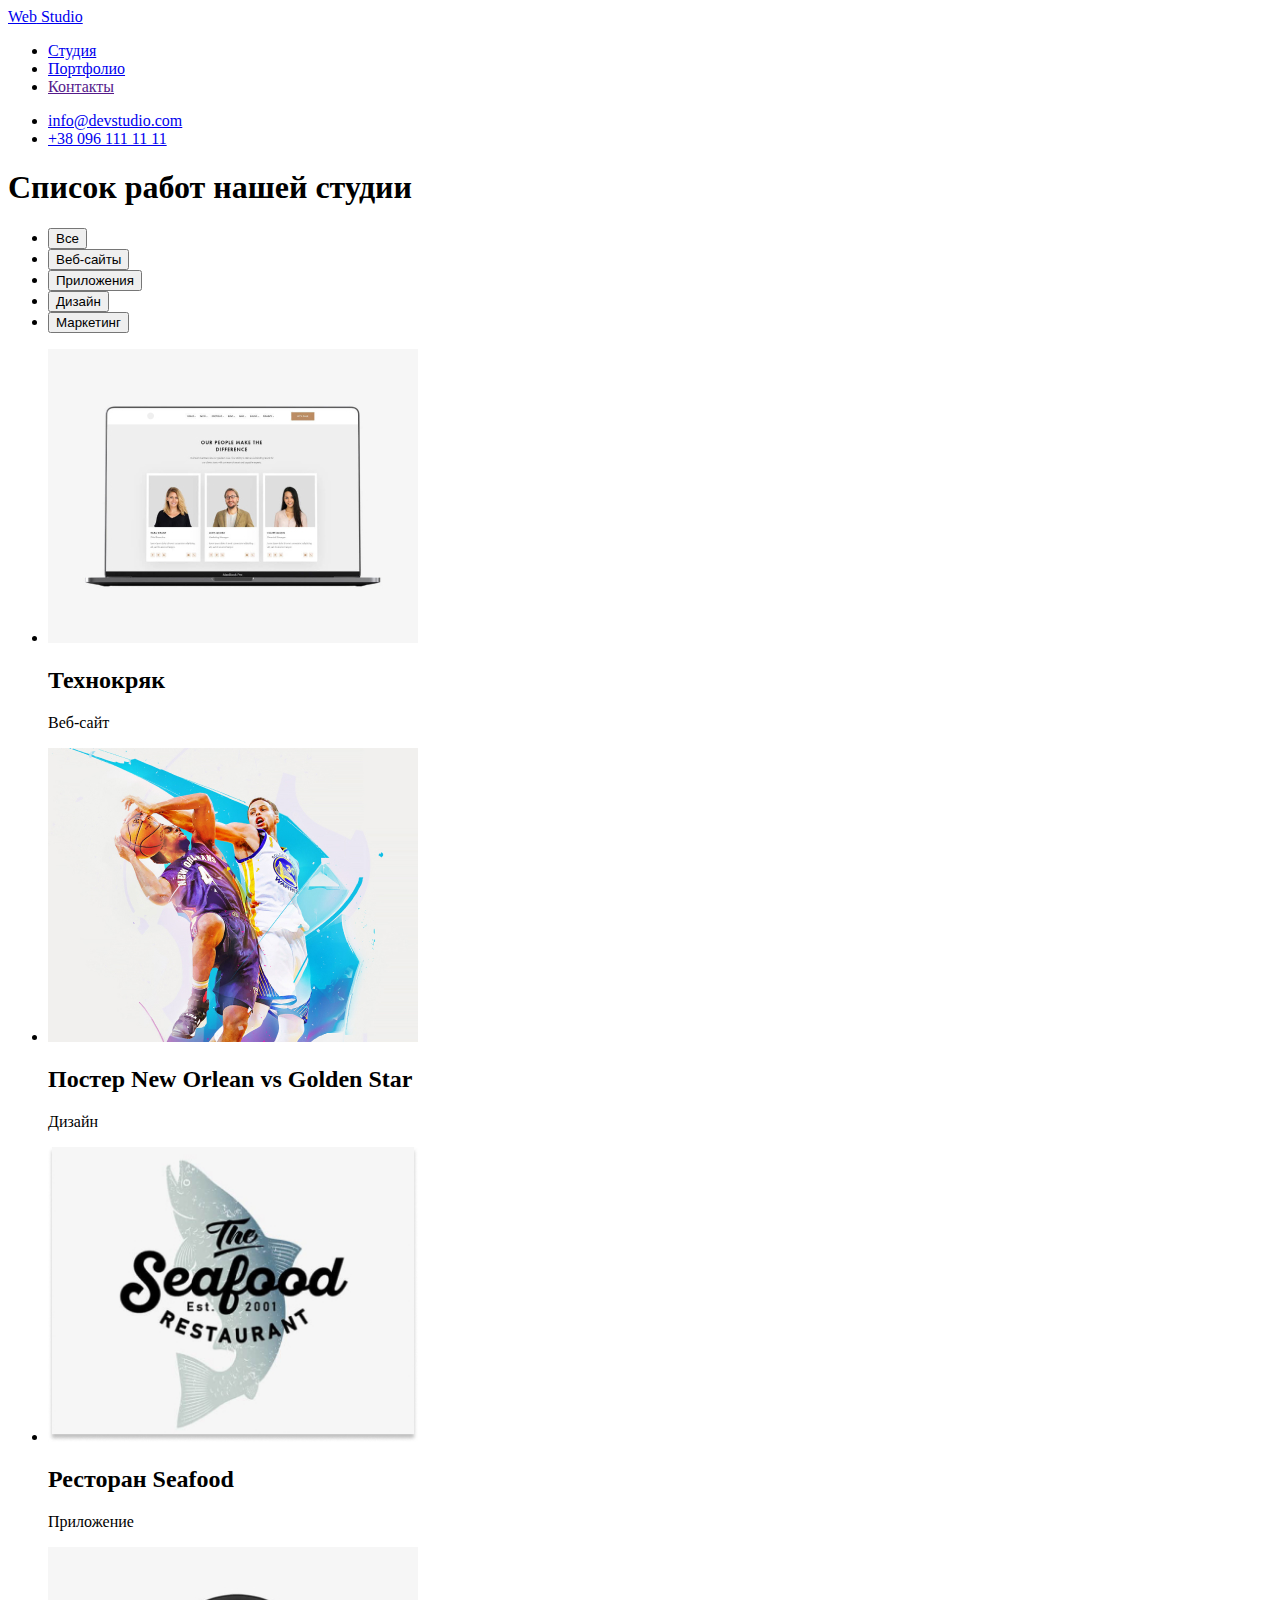
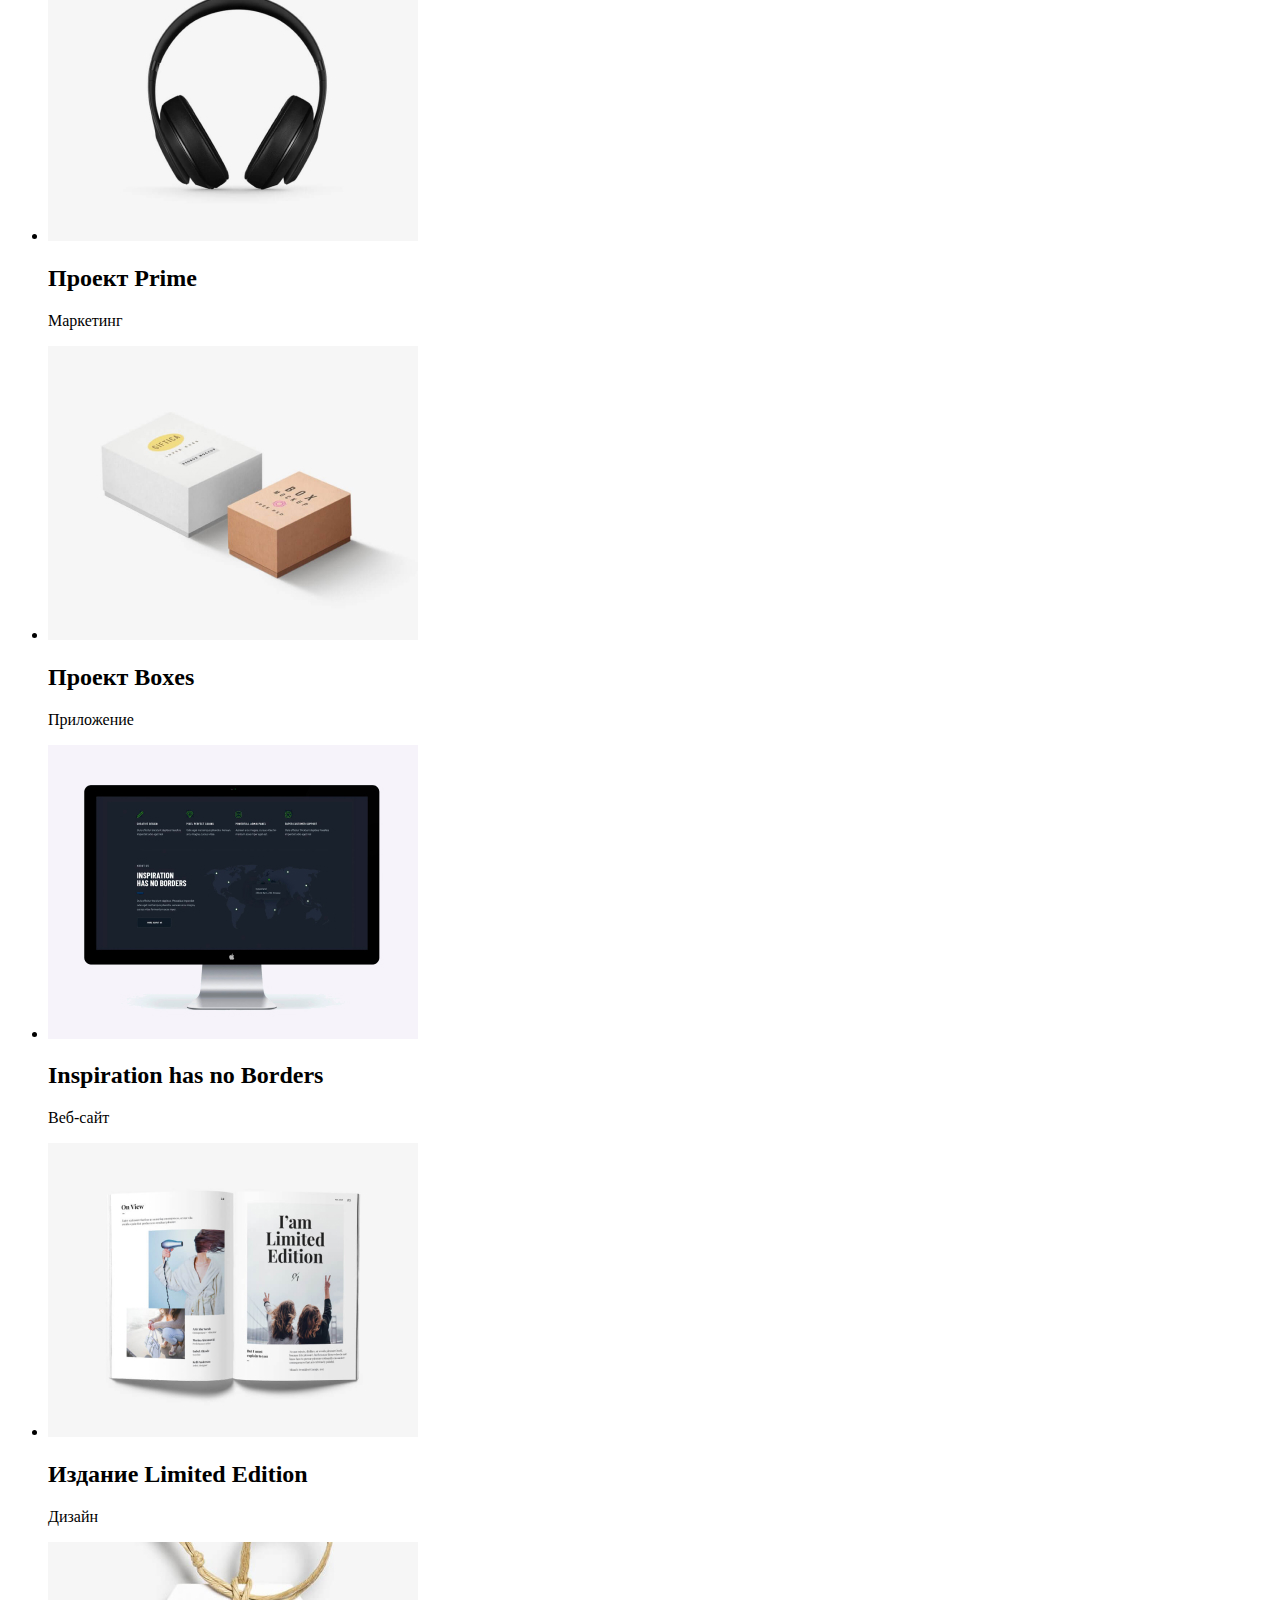
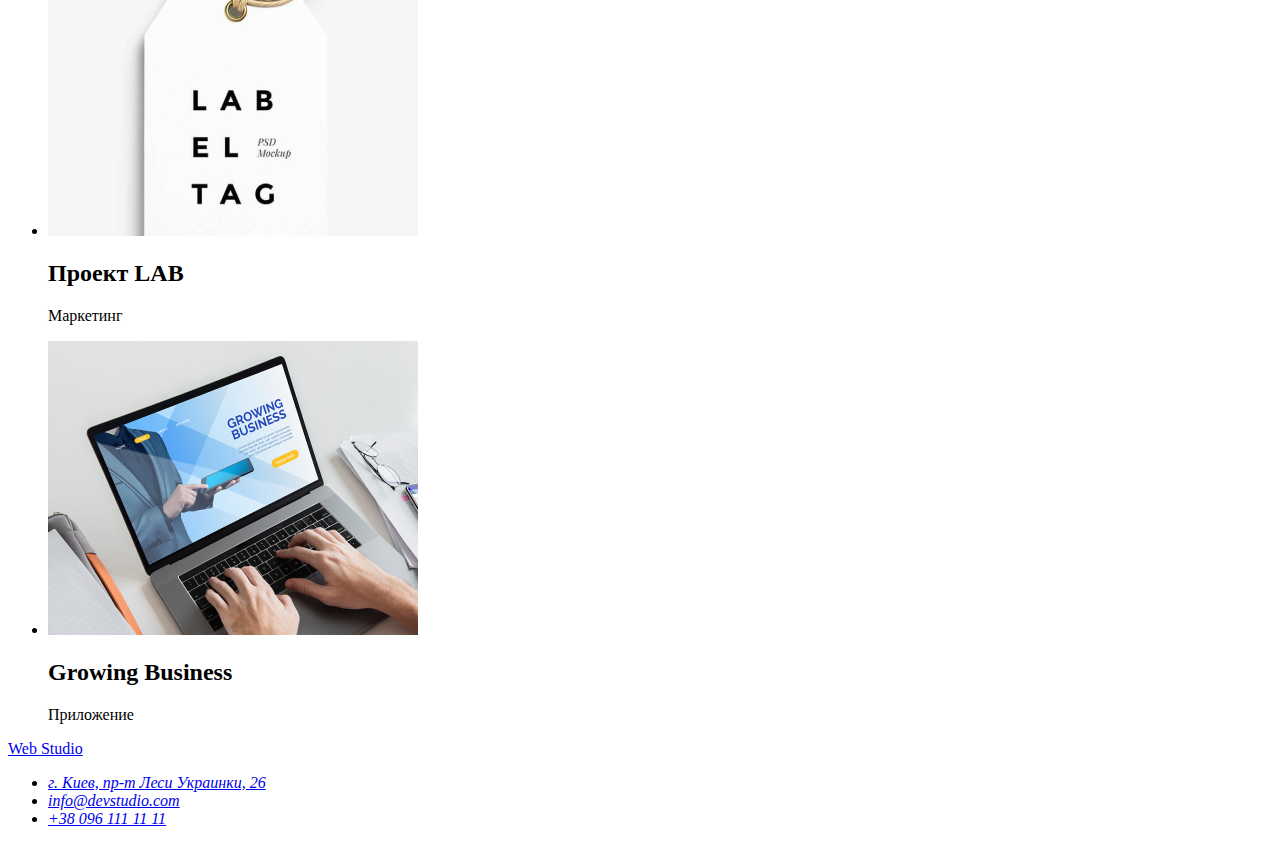
==== portfolio.html @ e8b45c9f "added portfolio html" ====
<!DOCTYPE html>
<html lang="ru">
  <head>
    <meta charset="UTF-8" />
    <meta http-equiv="X-UA-Compatible" content="IE=edge" />
    <meta name="viewport" content="width=device-width, initial-scale=1.0" />
    <title>Портфолио</title>
  </head>
  <body>
    <header>
      <a href="./index.html">
        <span>Web</span>
        Studio
      </a>
      <nav>
        <ul>
          <li><a href="./index.html">Студия</a></li>
          <li><a href="./portfolio.html">Портфолио</a></li>
          <li><a href="">Контакты</a></li>
        </ul>
      </nav>
      <ul>
        <li><a href="mailto:info@devstudio.com">info@devstudio.com</a></li>
        <li><a href="tel:+380961111111">+38 096 111 11 11</a></li>
      </ul>
    </header>
    <main>
      <section>
        <h1>Список работ нашей студии</h1>
        <ul>
          <li><button type="button">Все</button></li>
          <li><button type="button">Веб-сайты</button></li>
          <li><button type="button">Приложения</button></li>
          <li><button type="button">Дизайн</button></li>
          <li><button type="button">Маркетинг</button></li>
        </ul>
        <ul>
          <li>
            <img src="./images2/portfolio01.jpg" alt="Технокряк" width="370" />
            <h2>Технокряк</h2>
            <p>Веб-сайт</p>
          </li>
          <li>
            <img src="./images2/portfolio02.jpg" alt="Постер New Orlean vs Golden Star" width="370" />
            <h2>Постер New Orlean vs Golden Star</h2>
            <p>Дизайн</p>
          </li>
          <li>
            <img src="./images2/portfolio03.jpg" alt="Ресторан Seafood" width="370" />
            <h2>Ресторан Seafood</h2>
            <p>Приложение</p>
          </li>
          <li>
            <img src="./images2/portfolio04.jpg" alt="Проект Prime" width="370" />
            <h2>Проект Prime</h2>
            <p>Маркетинг</p>
          </li>
          <li>
            <img src="./images2/portfolio05.jpg" alt="Проект Boxes" width="370" />
            <h2>Проект Boxes</h2>
            <p>Приложение</p>
          </li>
          <li>
            <img src="./images2/portfolio06.jpg" alt="Inspiration has no Borders" width="370" />
            <h2>Inspiration has no Borders</h2>
            <p>Веб-сайт</p>
          </li>
          <li>
            <img src="./images2/portfolio07.jpg" alt="Издание Limited Edition<" width="370" />
            <h2>Издание Limited Edition</h2>
            <p>Дизайн</p>
          </li>
          <li>
            <img src="./images2/portfolio08.jpg" alt="Проект LAB" width="370" />
            <h2>Проект LAB</h2>
            <p>Маркетинг</p>
          </li>
          <li>
            <img src="./images2/portfolio09.jpg" alt="Growing Business" width="370" />
            <h2>Growing Business</h2>
            <p>Приложение</p>
          </li>
        </ul>
      </section>
    </main>
    <footer>
      <a href="./index.html">
        <span>Web</span>
        Studio
      </a>
      <address>
        <ul>
          <li>
            <a href="https://goo.gl/maps/B8DsiX6sq6uUKrXw9" target="_blank" rel="noopener noreferrer nofollow">
              г. Киев, пр-т Леси Украинки, 26
            </a>
          </li>
          <li><a href="mailto:info@devstudio.com">info@devstudio.com</a></li>
          <li><a href="tel:+380961111111">+38 096 111 11 11</a></li>
        </ul>
      </address>
    </footer>
  </body>
</html>
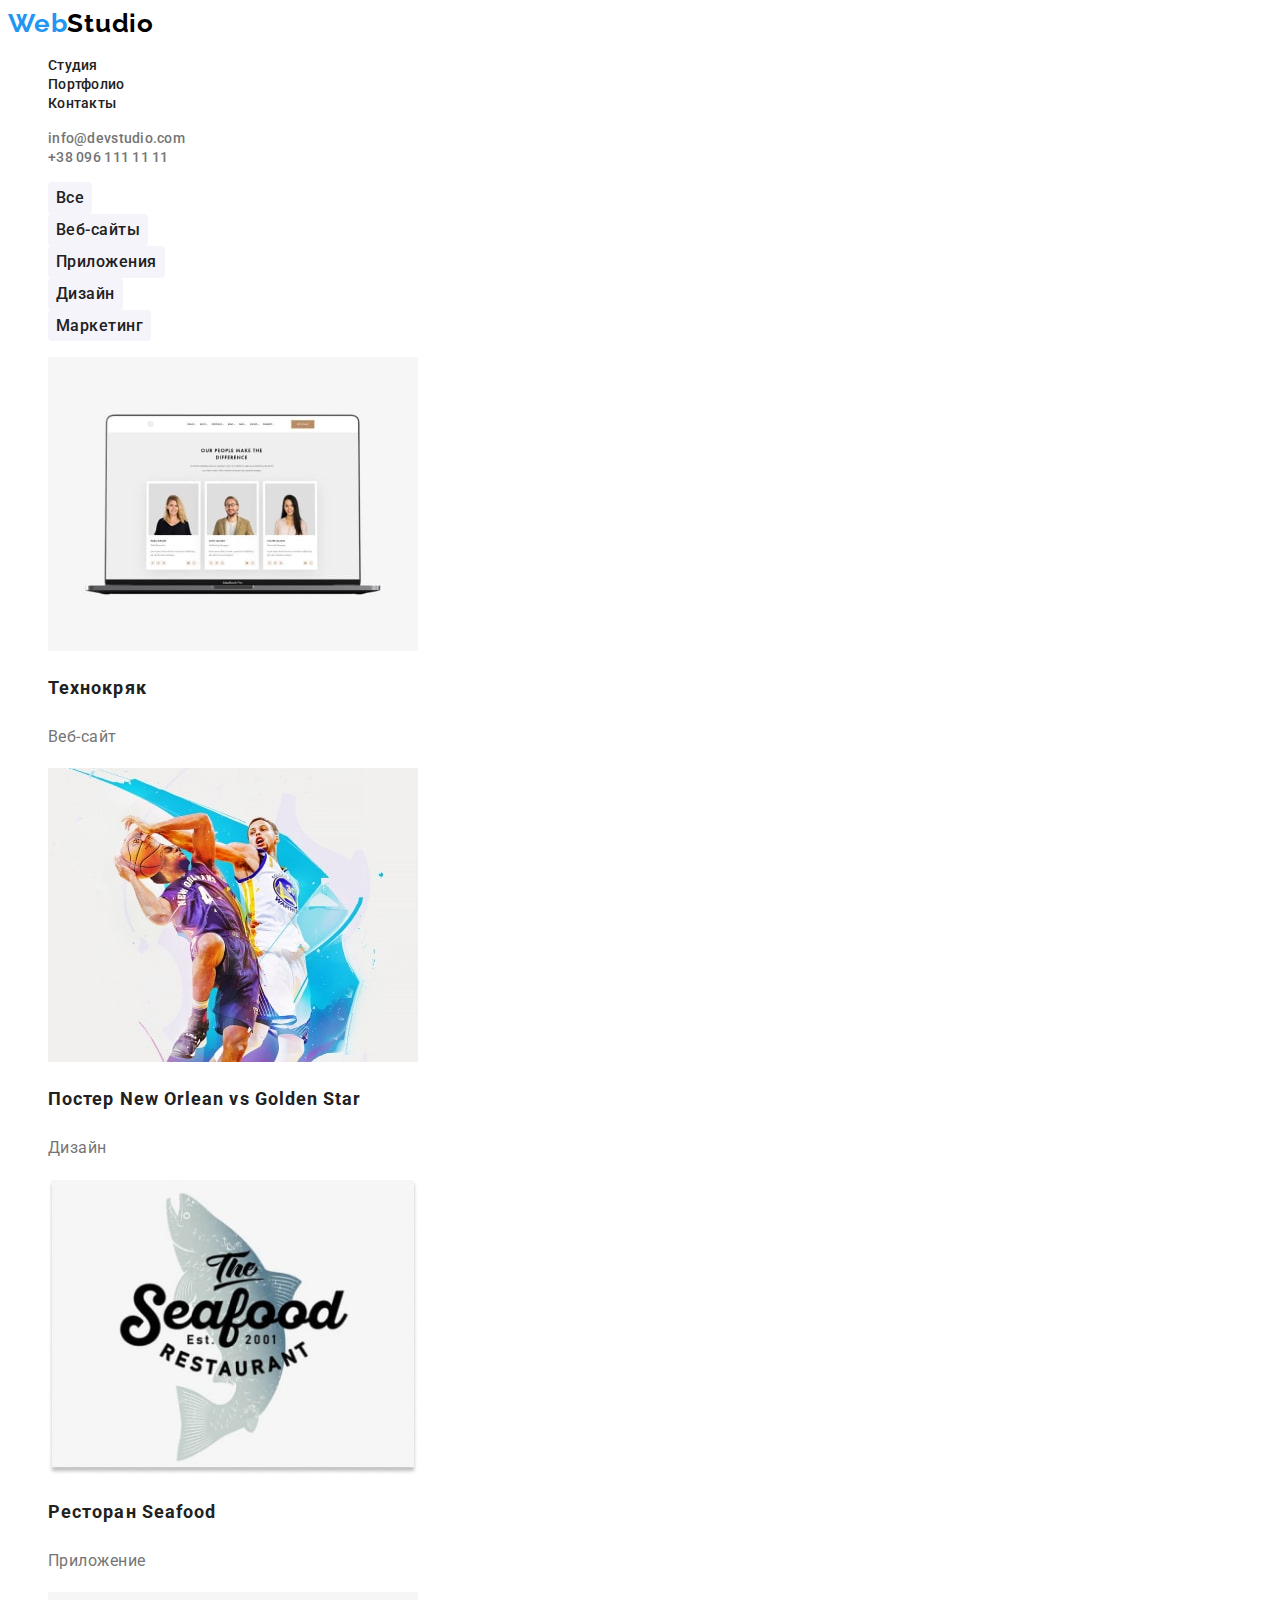
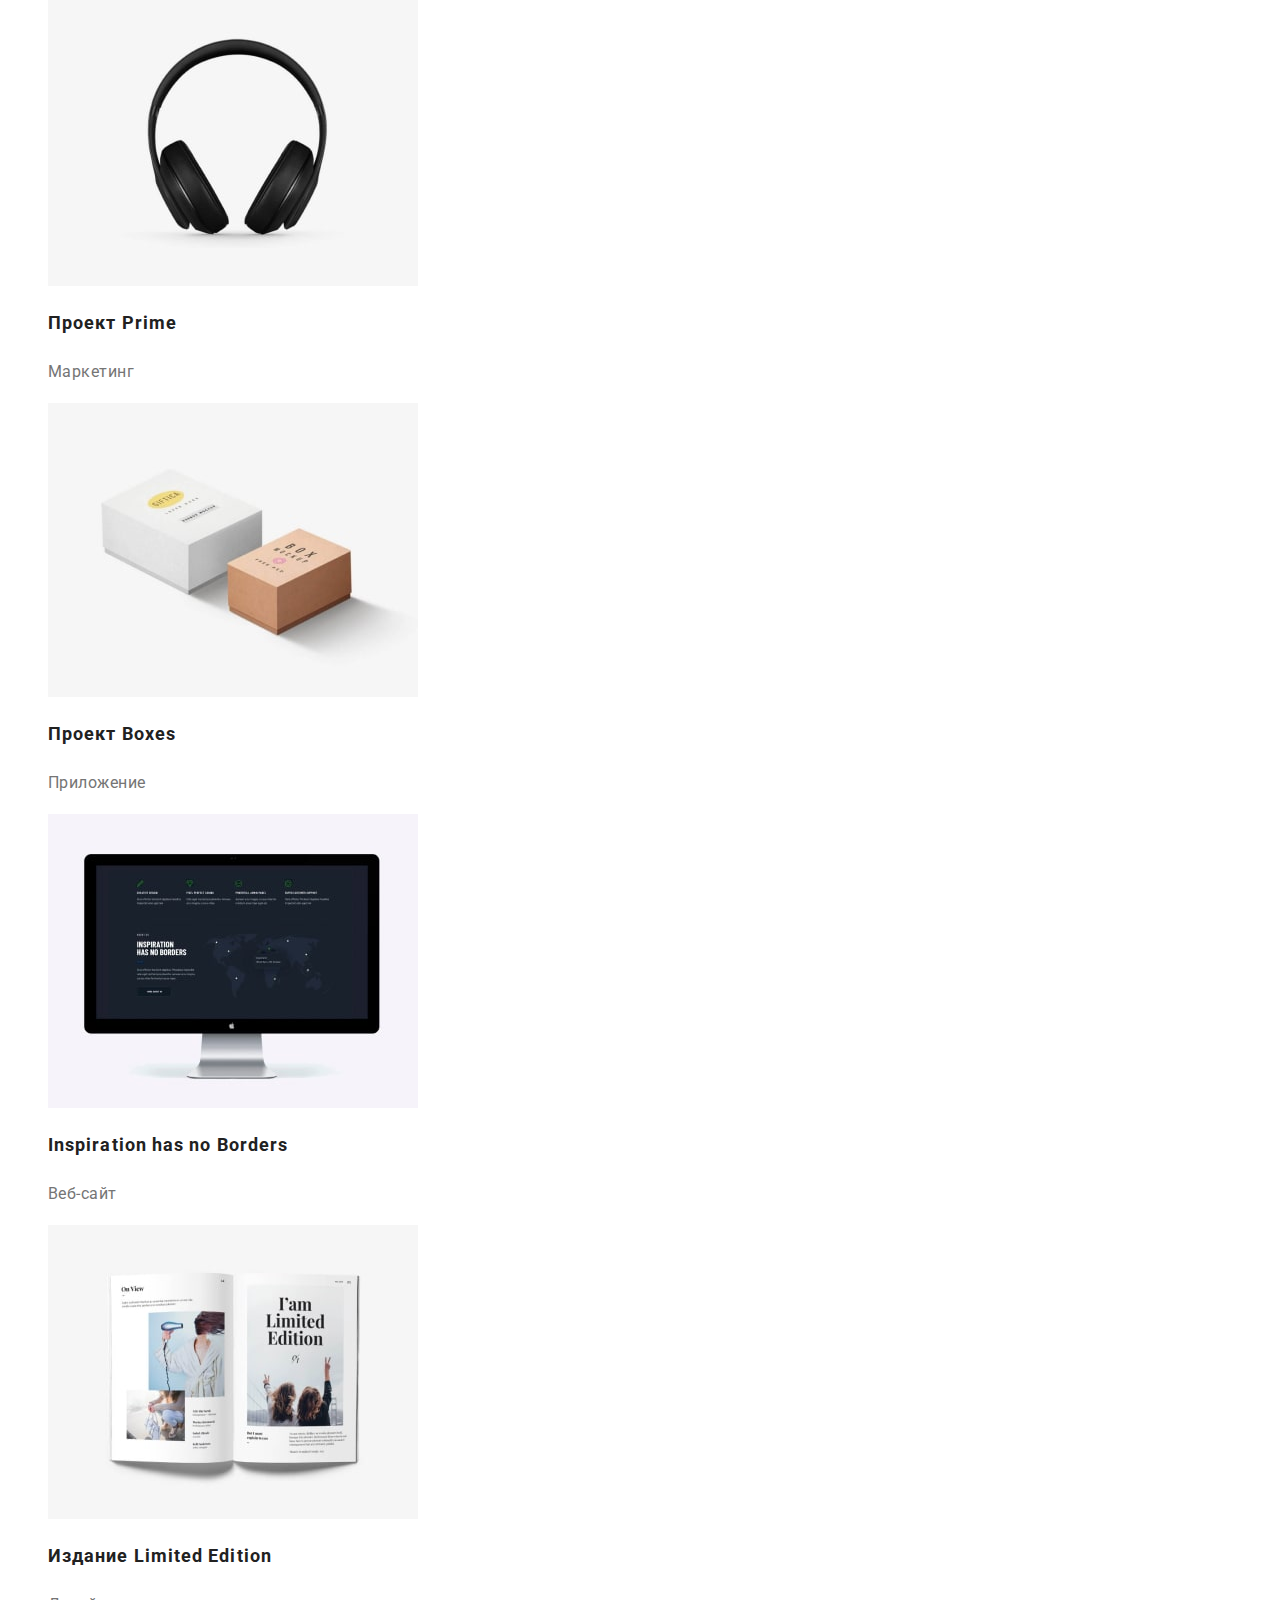
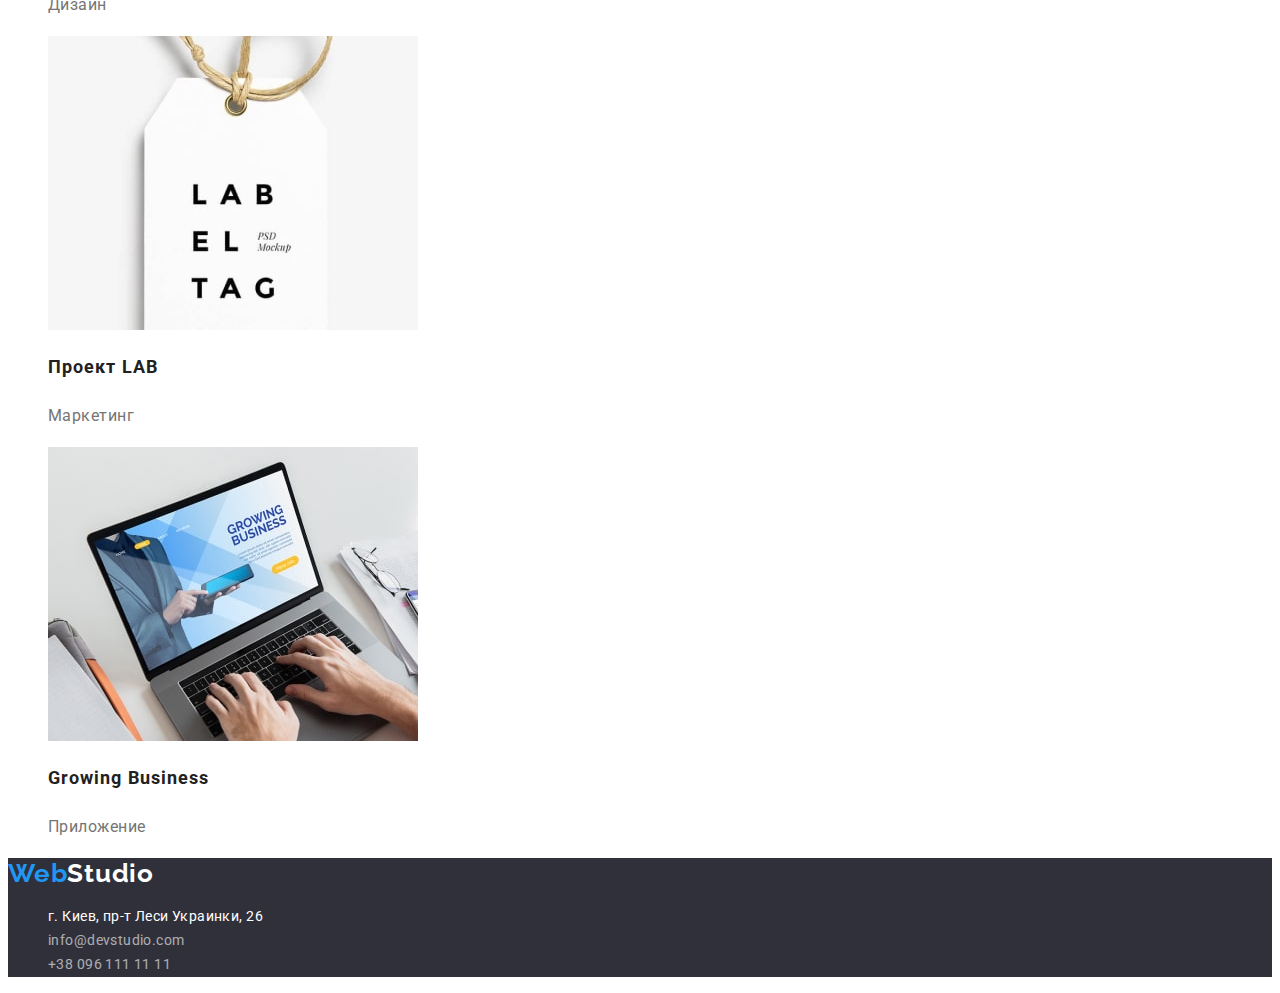
==== commit 06e6c023: "index ans portfolio text styled" ====
--- a/portfolio.html
+++ b/portfolio.html
@@ -4,78 +4,89 @@
     <meta charset="UTF-8" />
     <meta http-equiv="X-UA-Compatible" content="IE=edge" />
     <meta name="viewport" content="width=device-width, initial-scale=1.0" />
+    <link rel="preconnect" href="https://fonts.googleapis.com" />
+    <link rel="preconnect" href="https://fonts.gstatic.com" crossorigin />
+    <link
+      href="https://fonts.googleapis.com/css2?family=Raleway:wght@700&family=Roboto:wght@400;500;700;900&display=swap"
+      rel="stylesheet"
+    />
+    <link rel="stylesheet" href="./css/styles.css" />
     <title>Портфолио</title>
   </head>
   <body>
-    <header>
-      <a href="./index.html">
-        <span>Web</span>
-        Studio
+    <header class="attic">
+      <!-- prettier-ignore -->
+      <a href="./index.html" class="attic-logo-text link">
+        <span>Web</span>Studio
       </a>
-      <nav>
-        <ul>
-          <li><a href="./index.html">Студия</a></li>
-          <li><a href="./portfolio.html">Портфолио</a></li>
-          <li><a href="">Контакты</a></li>
+      <nav class="menu-nav">
+        <ul class="menu-nav-list list">
+          <li class="menu-nav-item"><a href="./index.html" class="menu-nav-link link">Студия</a></li>
+          <li class="menu-nav-item"><a href="./portfolio.html" class="menu-nav-link link">Портфолио</a></li>
+          <li class="menu-nav-item"><a href="" class="menu-nav-link link">Контакты</a></li>
         </ul>
       </nav>
-      <ul>
-        <li><a href="mailto:info@devstudio.com">info@devstudio.com</a></li>
-        <li><a href="tel:+380961111111">+38 096 111 11 11</a></li>
+      <ul class="attic-contact-list list">
+        <li class="attic-contact-item">
+          <a href="mailto:info@devstudio.com" class="attic-contact-link link">info@devstudio.com</a>
+        </li>
+        <li class="attic-contact-item">
+          <a href="tel:+380961111111" class="attic-contact-link link">+38 096 111 11 11</a>
+        </li>
       </ul>
     </header>
     <main>
       <section>
-        <h1>Список работ нашей студии</h1>
-        <ul>
-          <li><button type="button">Все</button></li>
-          <li><button type="button">Веб-сайты</button></li>
-          <li><button type="button">Приложения</button></li>
-          <li><button type="button">Дизайн</button></li>
-          <li><button type="button">Маркетинг</button></li>
+        <h1 class="portfolio-title title visually-hidden">Список работ нашей студии</h1>
+        <ul class="filter-btn-list list">
+          <li class="filter-btn-item"><button class="filter-btn" type="button">Все</button></li>
+          <li class="filter-btn-item"><button class="filter-btn" type="button">Веб-сайты</button></li>
+          <li class="filter-btn-item"><button class="filter-btn" type="button">Приложения</button></li>
+          <li class="filter-btn-item"><button class="filter-btn" type="button">Дизайн</button></li>
+          <li class="filter-btn-item"><button class="filter-btn" type="button">Маркетинг</button></li>
         </ul>
-        <ul>
-          <li>
+        <ul class="portfolio-list list">
+          <li class="portfolio-item">
             <img src="./images2/portfolio01.jpg" alt="Технокряк" width="370" />
             <h2>Технокряк</h2>
             <p>Веб-сайт</p>
           </li>
-          <li>
+          <li class="portfolio-item">
             <img src="./images2/portfolio02.jpg" alt="Постер New Orlean vs Golden Star" width="370" />
             <h2>Постер New Orlean vs Golden Star</h2>
             <p>Дизайн</p>
           </li>
-          <li>
+          <li class="portfolio-item">
             <img src="./images2/portfolio03.jpg" alt="Ресторан Seafood" width="370" />
             <h2>Ресторан Seafood</h2>
             <p>Приложение</p>
           </li>
-          <li>
+          <li class="portfolio-item">
             <img src="./images2/portfolio04.jpg" alt="Проект Prime" width="370" />
             <h2>Проект Prime</h2>
             <p>Маркетинг</p>
           </li>
-          <li>
+          <li class="portfolio-item">
             <img src="./images2/portfolio05.jpg" alt="Проект Boxes" width="370" />
             <h2>Проект Boxes</h2>
             <p>Приложение</p>
           </li>
-          <li>
+          <li class="portfolio-item">
             <img src="./images2/portfolio06.jpg" alt="Inspiration has no Borders" width="370" />
             <h2>Inspiration has no Borders</h2>
             <p>Веб-сайт</p>
           </li>
-          <li>
+          <li class="portfolio-item">
             <img src="./images2/portfolio07.jpg" alt="Издание Limited Edition<" width="370" />
             <h2>Издание Limited Edition</h2>
             <p>Дизайн</p>
           </li>
-          <li>
+          <li class="portfolio-item">
             <img src="./images2/portfolio08.jpg" alt="Проект LAB" width="370" />
             <h2>Проект LAB</h2>
             <p>Маркетинг</p>
           </li>
-          <li>
+          <li class="portfolio-item">
             <img src="./images2/portfolio09.jpg" alt="Growing Business" width="370" />
             <h2>Growing Business</h2>
             <p>Приложение</p>
@@ -83,20 +94,29 @@
         </ul>
       </section>
     </main>
-    <footer>
-      <a href="./index.html">
-        <span>Web</span>
-        Studio
+    <!-- prettier-ignore -->
+    <footer class="basement">
+      <a href="./index.html" class="basement-logo-text link">
+        <span>Web</span>Studio
       </a>
-      <address>
-        <ul>
-          <li>
-            <a href="https://goo.gl/maps/B8DsiX6sq6uUKrXw9" target="_blank" rel="noopener noreferrer nofollow">
-              г. Киев, пр-т Леси Украинки, 26
+      <address class="basement-contacts">
+        <ul class="basement-contact-list list">
+          <li class="basement-address">
+            <a  href="https://goo.gl/maps/B8DsiX6sq6uUKrXw9"
+                target="_blank"
+                rel="noopener noreferrer nofollow"
+                class="basement-address-link link">
+                г. Киев, пр-т Леси Украинки, 26
             </a>
           </li>
-          <li><a href="mailto:info@devstudio.com">info@devstudio.com</a></li>
-          <li><a href="tel:+380961111111">+38 096 111 11 11</a></li>
+          <li class="basement-contact-item">
+            <a href="mailto:info@devstudio.com" 
+            class="basement-contact-link link">info@devstudio.com</a>
+          </li>
+          <li class="basement-contact-item">
+            <a href="tel:+380961111111" 
+            class="basement-contact-link link">+38 096 111 11 11</a>
+          </li>
         </ul>
       </address>
     </footer>
--- a/css/styles.css
+++ b/css/styles.css
@@ -0,0 +1,252 @@
+:root {
+  --title-color: #212121;
+  --item-text-color: #757575;
+
+  --accent-color: #2196f3;
+
+  --first-active-color: #2196f3;
+  --second-active-color: #188ce8;
+}
+
+body {
+  font-family: "Roboto", sans-serif;
+}
+
+.list {
+  list-style: none;
+}
+
+.link {
+  text-decoration: none;
+}
+
+.visually-hidden {
+  position: absolute;
+  white-space: nowrap;
+  width: 1px;
+  height: 1px;
+  overflow: hidden;
+  border: 0;
+  padding: 0;
+  clip: rect(0 0 0 0);
+  clip-path: inset(50%);
+  margin: -1px;
+}
+
+.title {
+  font-style: normal;
+  font-weight: 700;
+  font-size: 36px;
+  line-height: 1.17;
+  /* text-align: center; */
+  letter-spacing: 0.03em;
+  color: var(--title-color);
+}
+
+/* ------------ATTIC (HEADER)-------------- */
+
+.attic-logo-text,
+.basement-logo-text {
+  font-family: "Raleway", sans-serif;
+  font-style: normal;
+  font-weight: 700;
+  font-size: 26px;
+  line-height: 1.19;
+  letter-spacing: 0.03em;
+  color: black;
+}
+
+.attic-logo-text span,
+.basement-logo-text span {
+  color: var(--accent-color);
+}
+
+.menu-nav-link {
+  font-weight: 500;
+  font-size: 14px;
+  line-height: 1.14;
+  letter-spacing: 0.02em;
+  color: #212121;
+}
+
+.menu-nav-link:hover,
+.menu-nav-link:focus {
+  background-color: #ffffff;
+  color: var(--accent-color);
+}
+
+.attic-contact-link {
+  font-style: normal;
+  font-weight: 500;
+  font-size: 14px;
+  line-height: 16px;
+  letter-spacing: 0.02em;
+  color: #757575;
+}
+
+.attic-contact-link:hover,
+.attic-contact-link:focus {
+  background-color: #ffffff;
+  color: var(--accent-color);
+}
+
+/* ------------HERO-------------- */
+
+.hero {
+  background: #2f303a;
+}
+
+.hero-title {
+  font-family: "Roboto", sans-serif;
+  font-style: normal;
+  font-weight: 900;
+  font-size: 44px;
+  line-height: 1.36;
+  text-align: center;
+  letter-spacing: 0.06em;
+  text-transform: uppercase;
+  color: #ffffff;
+}
+
+.hero-btn {
+  font-family: inherit;
+  font-style: normal;
+  font-weight: 700;
+  font-size: 16px;
+  line-height: 1.88;
+  color: #ffffff;
+  background-color: var(--first-active-color);
+  border-color: var(--first-active-color);
+  border-radius: 4px;
+  border-style: double;
+  box-shadow: 0px 4px 4px rgba(0, 0, 0, 0.15);
+  /* display: flex;
+  align-items: center;
+  text-align: center;
+  letter-spacing: 0.06em; */
+}
+
+.hero-btn:active {
+  background-color: var(--second-active-color);
+  border-color: var(--second-active-color);
+}
+
+/* ------------ADVANTAGES-------------- */
+.advantages-item-title {
+  font-style: normal;
+  font-weight: 700;
+  font-size: 14px;
+  line-height: 1.14;
+  letter-spacing: 0.03em;
+  text-transform: uppercase;
+  color: var(--title-color);
+}
+
+.advantages-item-text {
+  font-style: normal;
+  font-weight: 400;
+  font-size: 14px;
+  line-height: 1.71;
+  letter-spacing: 0.03em;
+  color: var(--item-text-color);
+}
+
+/* ------------LINEOFWORK-------------- */
+
+/* ------------TEAM-------------- */
+
+.team-list-title {
+  font-style: normal;
+  font-weight: 500;
+  font-size: 16px;
+  line-height: 1.19;
+  /* identical to box height */
+  /* text-align: center; */
+  letter-spacing: 0.03em;
+  color: var(--title-color);
+}
+
+.team-list p {
+  font-style: normal;
+  font-weight: 400;
+  font-size: 16px;
+  line-height: 19px;
+  /* identical to box height */
+  /* text-align: center; */
+  letter-spacing: 0.03em;
+  color: var(--item-text-color);
+}
+/* ------------BASEMENT (FOOTER)-------------- */
+
+.basement {
+  background-color: #2f303a;
+}
+.basement-logo-text {
+  color: #ffffff;
+}
+
+.basement-contacts {
+  font-style: normal;
+}
+
+.basement-address-link {
+  font-weight: 400;
+  font-size: 14px;
+  line-height: 1.71;
+  letter-spacing: 0.03em;
+  color: #ffffff;
+}
+
+.basement-contact-link {
+  font-weight: 400;
+  font-size: 14px;
+  line-height: 1.71;
+  letter-spacing: 0.03em;
+  color: #ffffff;
+  opacity: 0.6;
+}
+
+/* ------------PORTFOLIO-------------- */
+
+.filter-btn {
+  font-family: inherit;
+  font-style: normal;
+  font-weight: 500;
+  font-size: 16px;
+  line-height: 1.62;
+  /* identical to box height, or 162% */
+  text-align: center;
+  letter-spacing: 0.03em;
+  color: var(--title-color);
+  background-color: #f5f4fa;
+  border-color: #f5f4fa;
+  border-style: double;
+  border-radius: 4px;
+}
+
+.filter-btn:hover,
+.filter-btn:focus,
+.filter-btn:active {
+  background-color: var(--first-active-color);
+  color: #ffffff;
+}
+
+.portfolio-item > h2 {
+  font-style: normal;
+  font-weight: 700;
+  font-size: 18px;
+  line-height: 2;
+  /* identical to box height, or 200% */
+  letter-spacing: 0.06em;
+  color: var(--title-color);
+}
+
+.portfolio-item > p {
+  font-style: normal;
+  font-weight: 400;
+  font-size: 16px;
+  line-height: 1.88;
+  /* identical to box height, or 188% */
+  letter-spacing: 0.03em;
+  color: var(--item-text-color);
+}
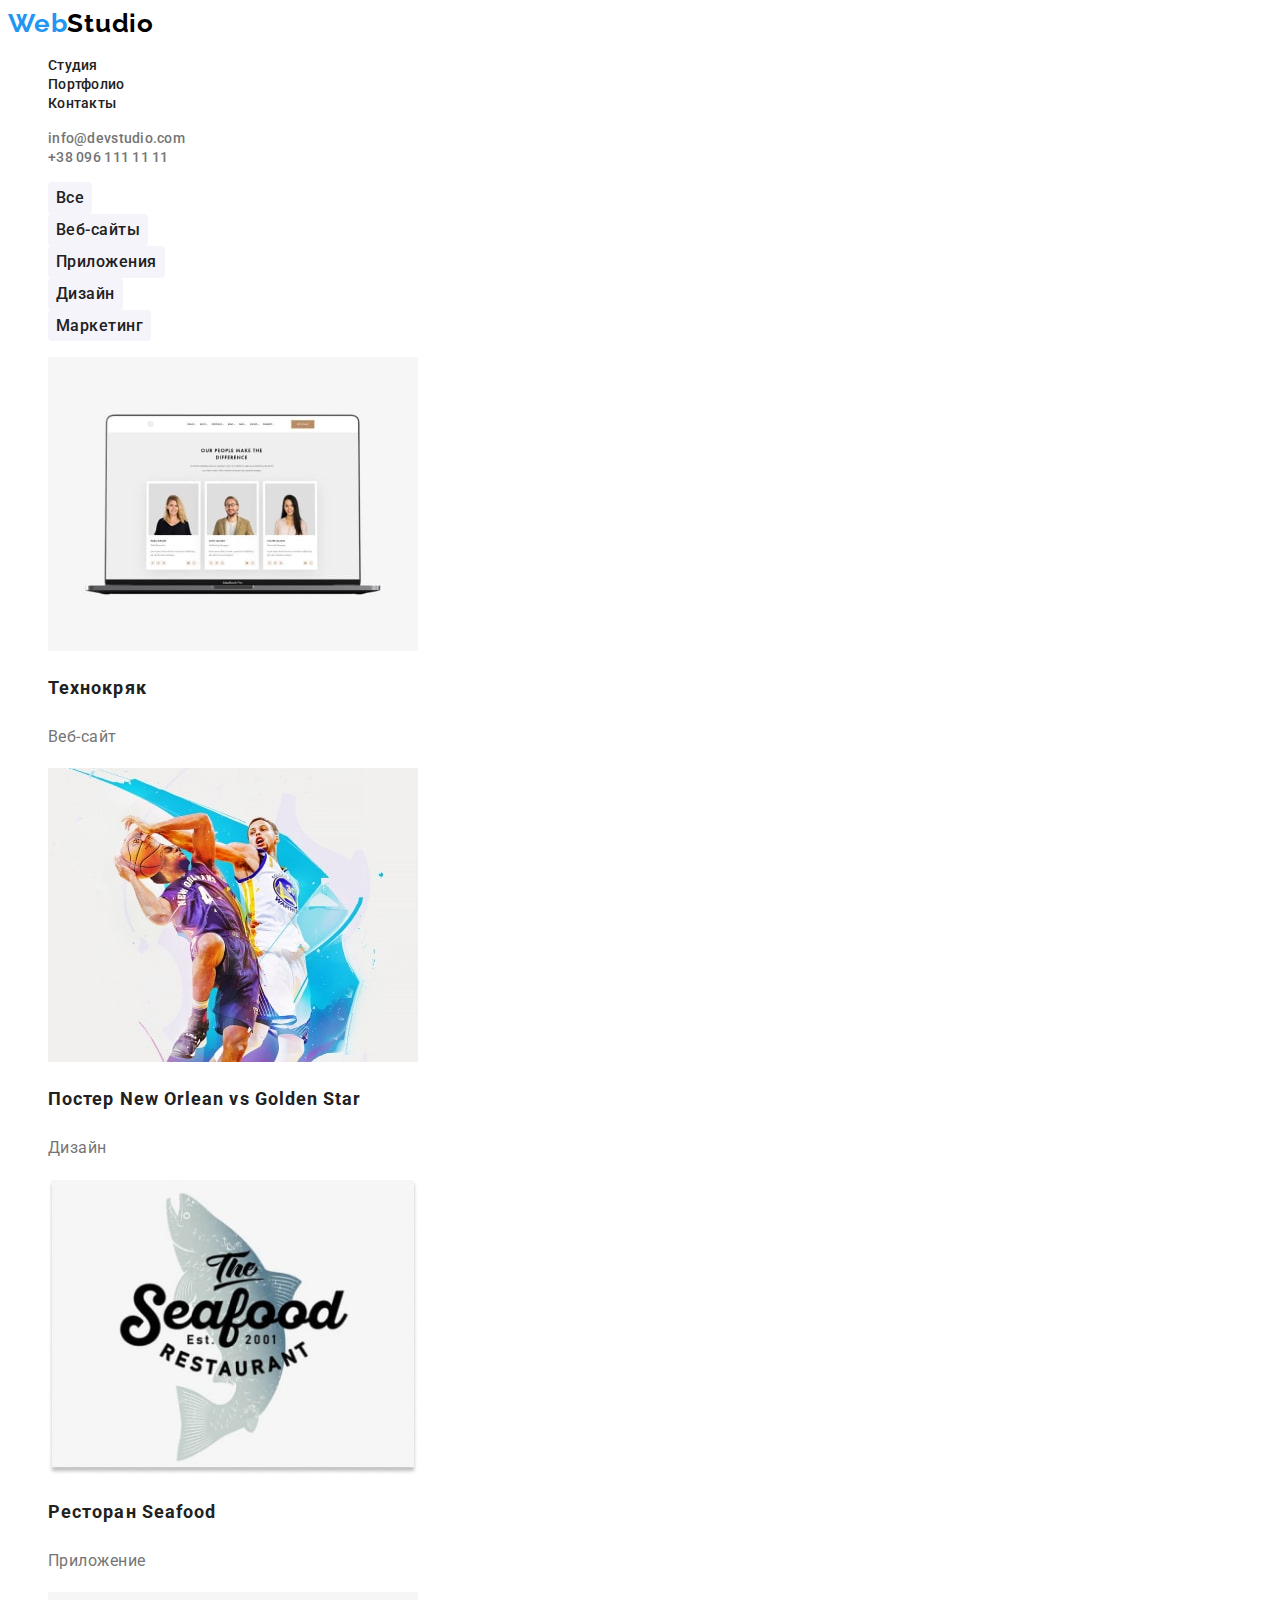
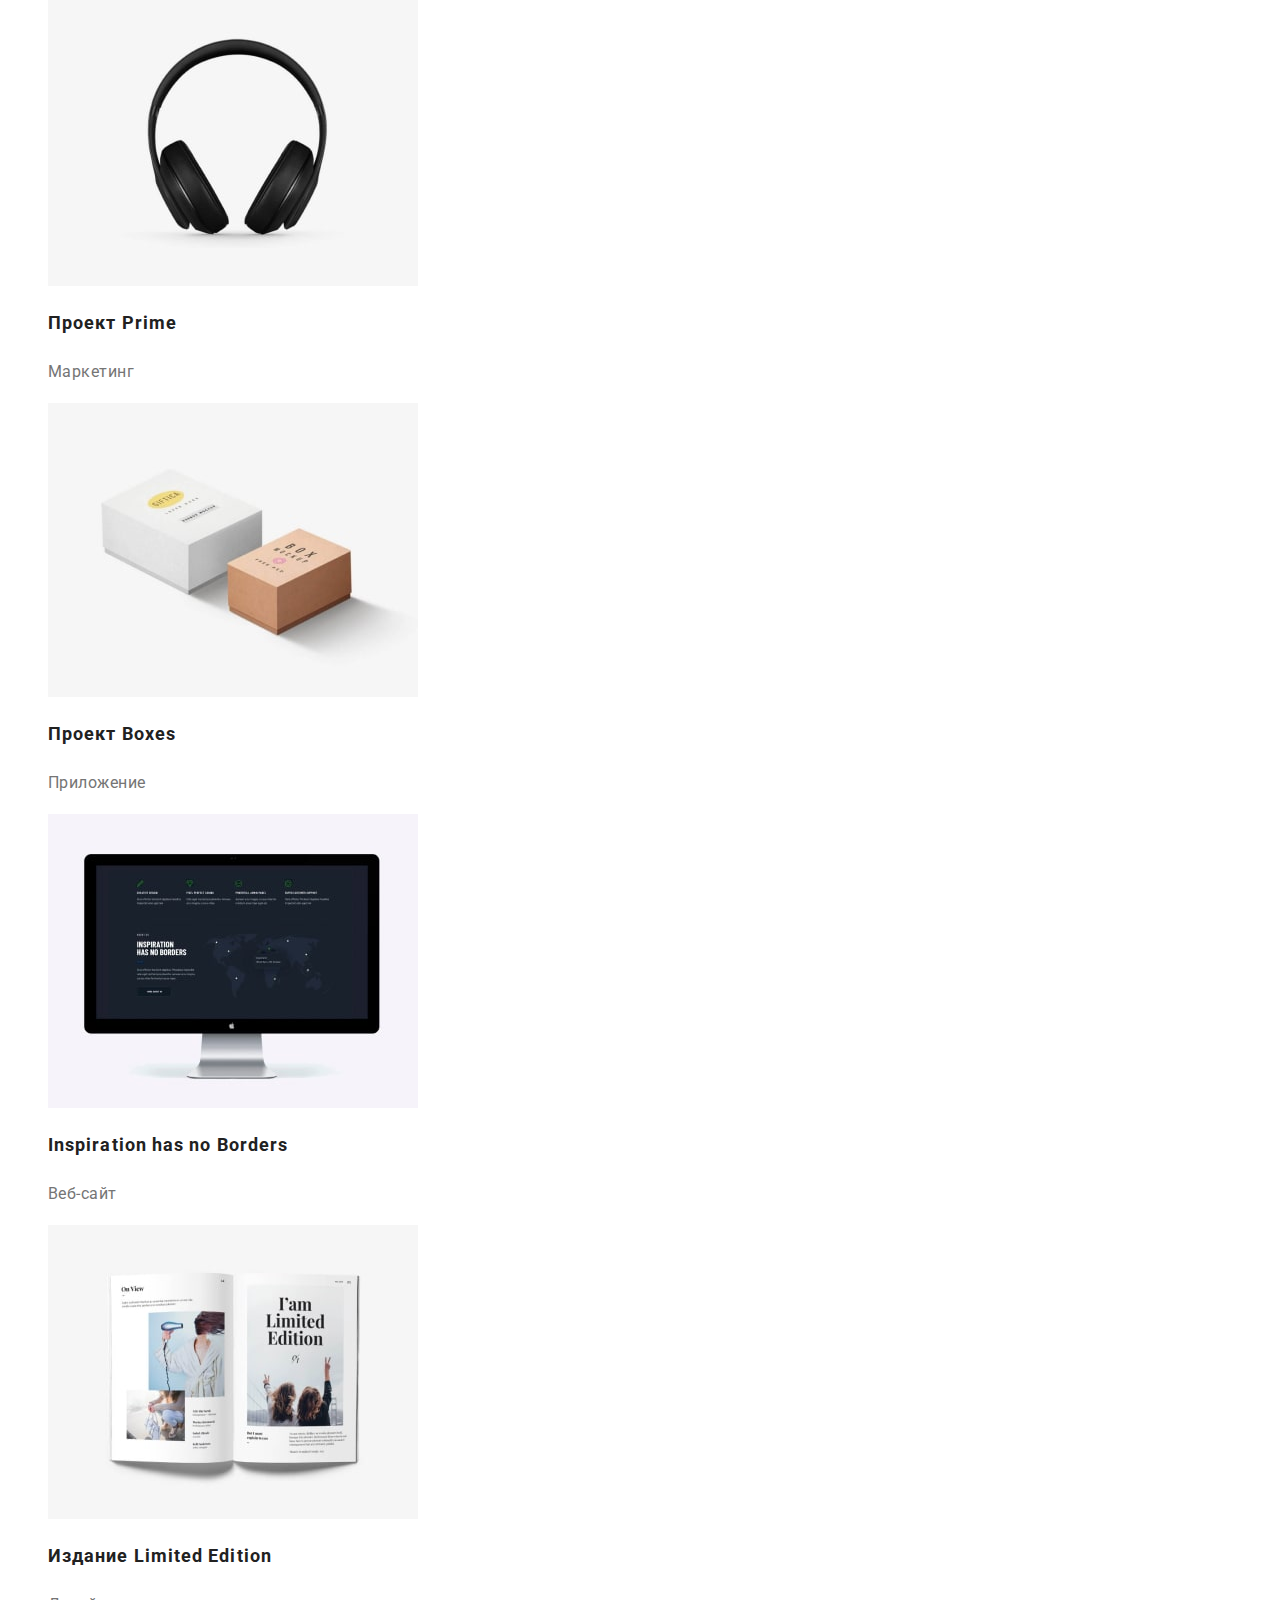
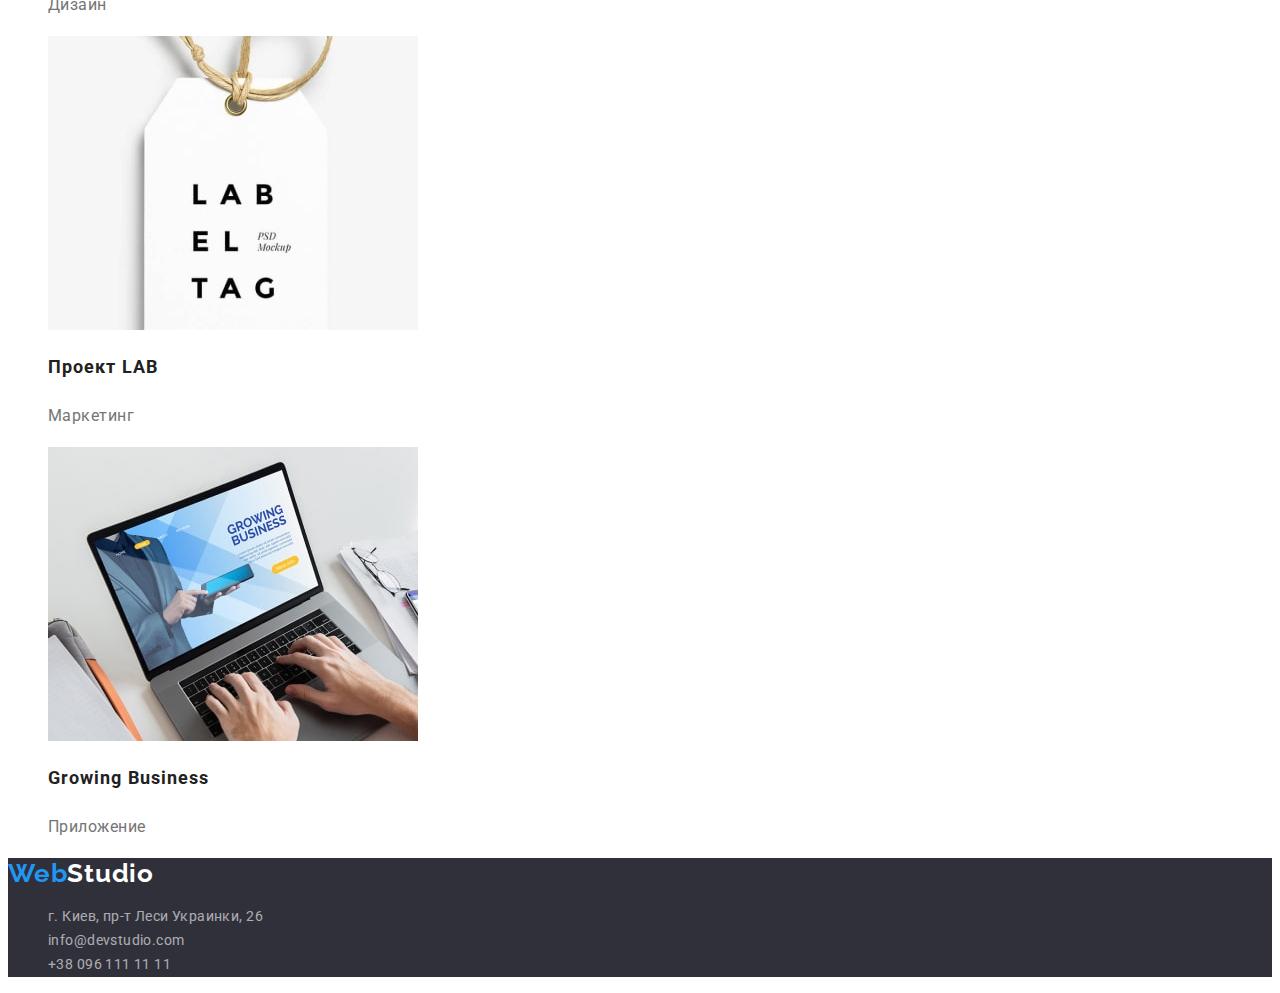
==== commit 624838c3: "default font attrib removed, class names fixed, footer contact hihglights fixed" ====
--- a/portfolio.html
+++ b/portfolio.html
@@ -14,9 +14,9 @@
     <title>Портфолио</title>
   </head>
   <body>
-    <header class="attic">
+    <header class="header">
       <!-- prettier-ignore -->
-      <a href="./index.html" class="attic-logo-text link">
+      <a href="./index.html" class="header-logo-text link">
         <span>Web</span>Studio
       </a>
       <nav class="menu-nav">
@@ -26,12 +26,12 @@
           <li class="menu-nav-item"><a href="" class="menu-nav-link link">Контакты</a></li>
         </ul>
       </nav>
-      <ul class="attic-contact-list list">
-        <li class="attic-contact-item">
-          <a href="mailto:info@devstudio.com" class="attic-contact-link link">info@devstudio.com</a>
+      <ul class="header-contact-list list">
+        <li class="header-contact-item">
+          <a href="mailto:info@devstudio.com" class="header-contact-link link">info@devstudio.com</a>
         </li>
-        <li class="attic-contact-item">
-          <a href="tel:+380961111111" class="attic-contact-link link">+38 096 111 11 11</a>
+        <li class="header-contact-item">
+          <a href="tel:+380961111111" class="header-contact-link link">+38 096 111 11 11</a>
         </li>
       </ul>
     </header>
@@ -95,27 +95,27 @@
       </section>
     </main>
     <!-- prettier-ignore -->
-    <footer class="basement">
-      <a href="./index.html" class="basement-logo-text link">
+    <footer class="footer">
+      <a href="./index.html" class="footer-logo-text link">
         <span>Web</span>Studio
       </a>
-      <address class="basement-contacts">
-        <ul class="basement-contact-list list">
-          <li class="basement-address">
+      <address class="footer-contacts">
+        <ul class="footer-contact-list list">
+          <li class="footer-contact-item">
             <a  href="https://goo.gl/maps/B8DsiX6sq6uUKrXw9"
                 target="_blank"
                 rel="noopener noreferrer nofollow"
-                class="basement-address-link link">
+                class="footer-contact-link link">
                 г. Киев, пр-т Леси Украинки, 26
             </a>
           </li>
-          <li class="basement-contact-item">
+          <li class="footer-contact-item">
             <a href="mailto:info@devstudio.com" 
-            class="basement-contact-link link">info@devstudio.com</a>
+            class="footer-contact-link link">info@devstudio.com</a>
           </li>
-          <li class="basement-contact-item">
+          <li class="footer-contact-item">
             <a href="tel:+380961111111" 
-            class="basement-contact-link link">+38 096 111 11 11</a>
+            class="footer-contact-link link">+38 096 111 11 11</a>
           </li>
         </ul>
       </address>
--- a/css/styles.css
+++ b/css/styles.css
@@ -10,6 +10,7 @@
 
 body {
   font-family: "Roboto", sans-serif;
+  color: var(--item-text-color);
 }
 
 .list {
@@ -34,7 +35,6 @@
 }
 
 .title {
-  font-style: normal;
   font-weight: 700;
   font-size: 36px;
   line-height: 1.17;
@@ -43,12 +43,11 @@
   color: var(--title-color);
 }
 
-/* ------------ATTIC (HEADER)-------------- */
-
-.attic-logo-text,
-.basement-logo-text {
+/* ------------HEADER-------------- */
+
+.header-logo-text,
+.footer-logo-text {
   font-family: "Raleway", sans-serif;
-  font-style: normal;
   font-weight: 700;
   font-size: 26px;
   line-height: 1.19;
@@ -56,8 +55,8 @@
   color: black;
 }
 
-.attic-logo-text span,
-.basement-logo-text span {
+.header-logo-text span,
+.footer-logo-text span {
   color: var(--accent-color);
 }
 
@@ -75,17 +74,17 @@
   color: var(--accent-color);
 }
 
-.attic-contact-link {
-  font-style: normal;
+.header-contact-link {
   font-weight: 500;
   font-size: 14px;
   line-height: 16px;
   letter-spacing: 0.02em;
-  color: #757575;
-}
-
-.attic-contact-link:hover,
-.attic-contact-link:focus {
+  /* color: var(--item-text-color); */
+  color: inherit;
+}
+
+.header-contact-link:hover,
+.header-contact-link:focus {
   background-color: #ffffff;
   color: var(--accent-color);
 }
@@ -98,7 +97,6 @@
 
 .hero-title {
   font-family: "Roboto", sans-serif;
-  font-style: normal;
   font-weight: 900;
   font-size: 44px;
   line-height: 1.36;
@@ -110,7 +108,6 @@
 
 .hero-btn {
   font-family: inherit;
-  font-style: normal;
   font-weight: 700;
   font-size: 16px;
   line-height: 1.88;
@@ -120,6 +117,8 @@
   border-radius: 4px;
   border-style: double;
   box-shadow: 0px 4px 4px rgba(0, 0, 0, 0.15);
+  cursor: pointer;
+
   /* display: flex;
   align-items: center;
   text-align: center;
@@ -133,88 +132,75 @@
 
 /* ------------ADVANTAGES-------------- */
 .advantages-item-title {
+  font-weight: 700;
+  font-size: 14px;
+  line-height: 1.14;
+  letter-spacing: 0.03em;
+  text-transform: uppercase;
+  color: var(--title-color);
+}
+
+.advantages-item-text {
+  font-size: 14px;
+  line-height: 1.71;
+  letter-spacing: 0.03em;
+  /* color: var(--item-text-color); */
+  color: inherit;
+}
+
+/* ------------TEAM-------------- */
+
+.team-list-title {
+  font-weight: 500;
+  font-size: 16px;
+  line-height: 1.19;
+  /* text-align: center; */
+  letter-spacing: 0.03em;
+  color: var(--title-color);
+}
+
+.team-list p {
+  font-size: 16px;
+  line-height: 19px;
+  /* text-align: center; */
+  letter-spacing: 0.03em;
+  /* color: var(--item-text-color); */
+  color: inherit;
+}
+/* ------------BASEMENT (FOOTER)-------------- */
+
+.footer {
+  background-color: #2f303a;
+}
+.footer-logo-text {
+  color: #ffffff;
+}
+
+.footer-contacts {
   font-style: normal;
-  font-weight: 700;
-  font-size: 14px;
-  line-height: 1.14;
-  letter-spacing: 0.03em;
-  text-transform: uppercase;
-  color: var(--title-color);
-}
-
-.advantages-item-text {
-  font-style: normal;
-  font-weight: 400;
+}
+
+.footer-contact-link {
   font-size: 14px;
   line-height: 1.71;
   letter-spacing: 0.03em;
-  color: var(--item-text-color);
-}
-
-/* ------------LINEOFWORK-------------- */
-
-/* ------------TEAM-------------- */
-
-.team-list-title {
-  font-style: normal;
-  font-weight: 500;
-  font-size: 16px;
-  line-height: 1.19;
-  /* identical to box height */
-  /* text-align: center; */
-  letter-spacing: 0.03em;
-  color: var(--title-color);
-}
-
-.team-list p {
-  font-style: normal;
-  font-weight: 400;
-  font-size: 16px;
-  line-height: 19px;
-  /* identical to box height */
-  /* text-align: center; */
-  letter-spacing: 0.03em;
-  color: var(--item-text-color);
-}
-/* ------------BASEMENT (FOOTER)-------------- */
-
-.basement {
-  background-color: #2f303a;
-}
-.basement-logo-text {
-  color: #ffffff;
-}
-
-.basement-contacts {
-  font-style: normal;
-}
-
-.basement-address-link {
-  font-weight: 400;
-  font-size: 14px;
-  line-height: 1.71;
-  letter-spacing: 0.03em;
-  color: #ffffff;
-}
-
-.basement-contact-link {
-  font-weight: 400;
-  font-size: 14px;
-  line-height: 1.71;
-  letter-spacing: 0.03em;
   color: #ffffff;
   opacity: 0.6;
+}
+
+.footer-contact-link:hover,
+.footer-contact-link:focus {
+  opacity: 1;
 }
 
 /* ------------PORTFOLIO-------------- */
 
 .filter-btn {
   font-family: inherit;
-  font-style: normal;
+
   font-weight: 500;
   font-size: 16px;
   line-height: 1.62;
-  /* identical to box height, or 162% */
   text-align: center;
   letter-spacing: 0.03em;
   color: var(--title-color);
@@ -222,6 +208,7 @@
   border-color: #f5f4fa;
   border-style: double;
   border-radius: 4px;
+  cursor: pointer;
 }
 
 .filter-btn:hover,
@@ -232,21 +219,17 @@
 }
 
 .portfolio-item > h2 {
-  font-style: normal;
   font-weight: 700;
   font-size: 18px;
   line-height: 2;
-  /* identical to box height, or 200% */
   letter-spacing: 0.06em;
   color: var(--title-color);
 }
 
 .portfolio-item > p {
-  font-style: normal;
-  font-weight: 400;
   font-size: 16px;
   line-height: 1.88;
-  /* identical to box height, or 188% */
-  letter-spacing: 0.03em;
-  color: var(--item-text-color);
-}
+  letter-spacing: 0.03em;
+  /* color: var(--item-text-color); */
+  color: inherit;
+}
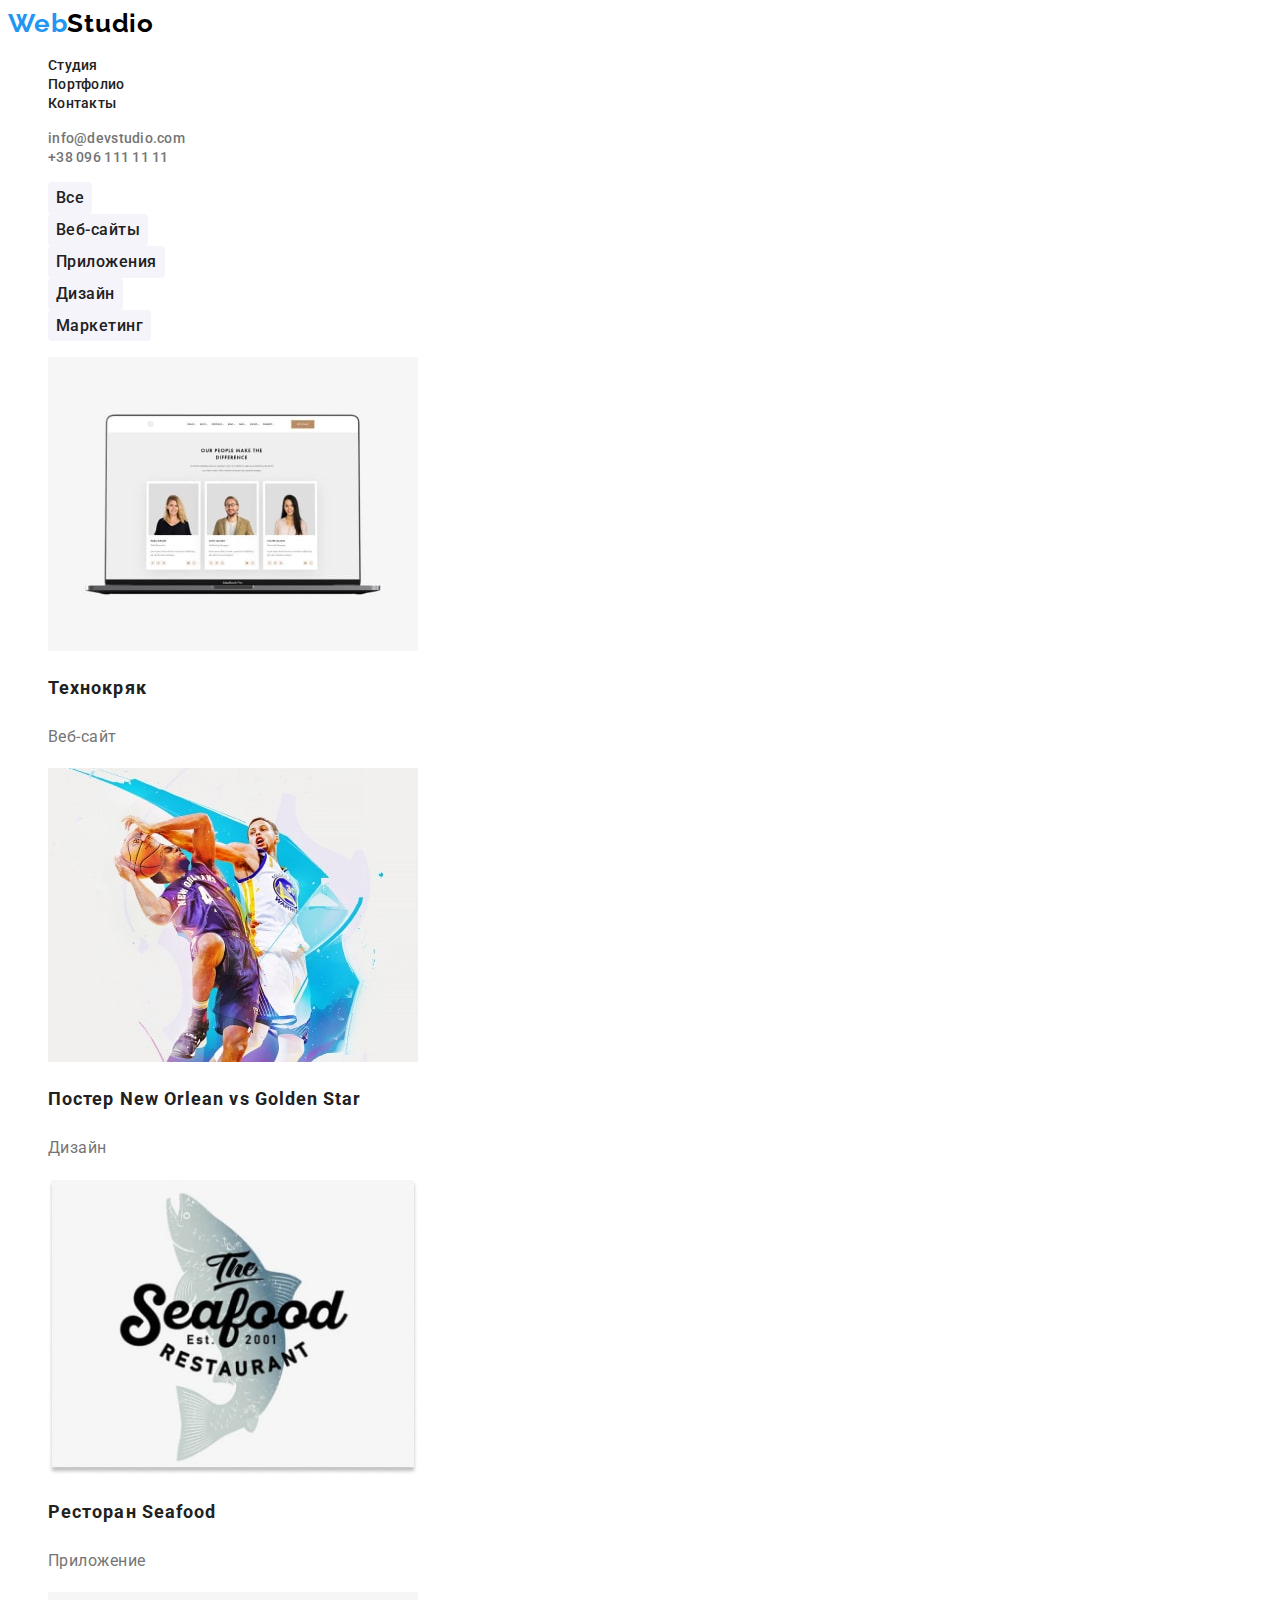
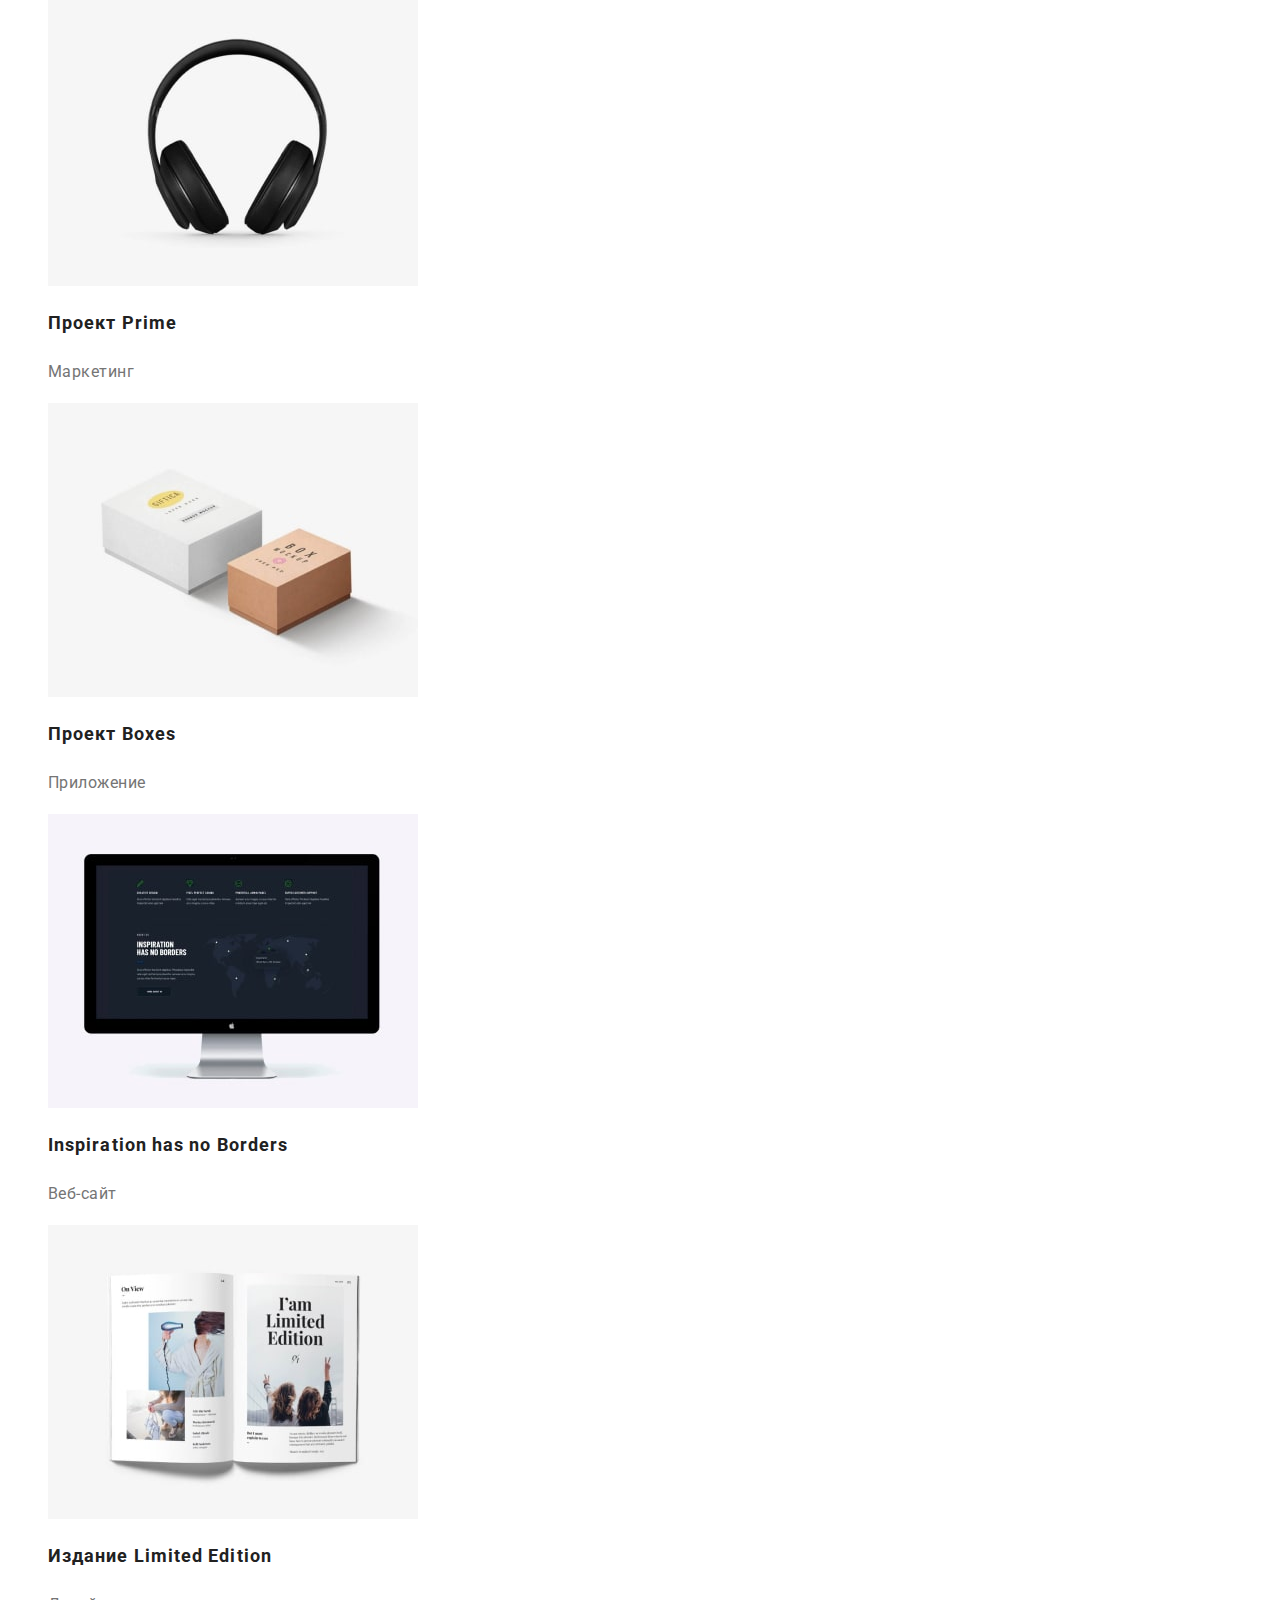
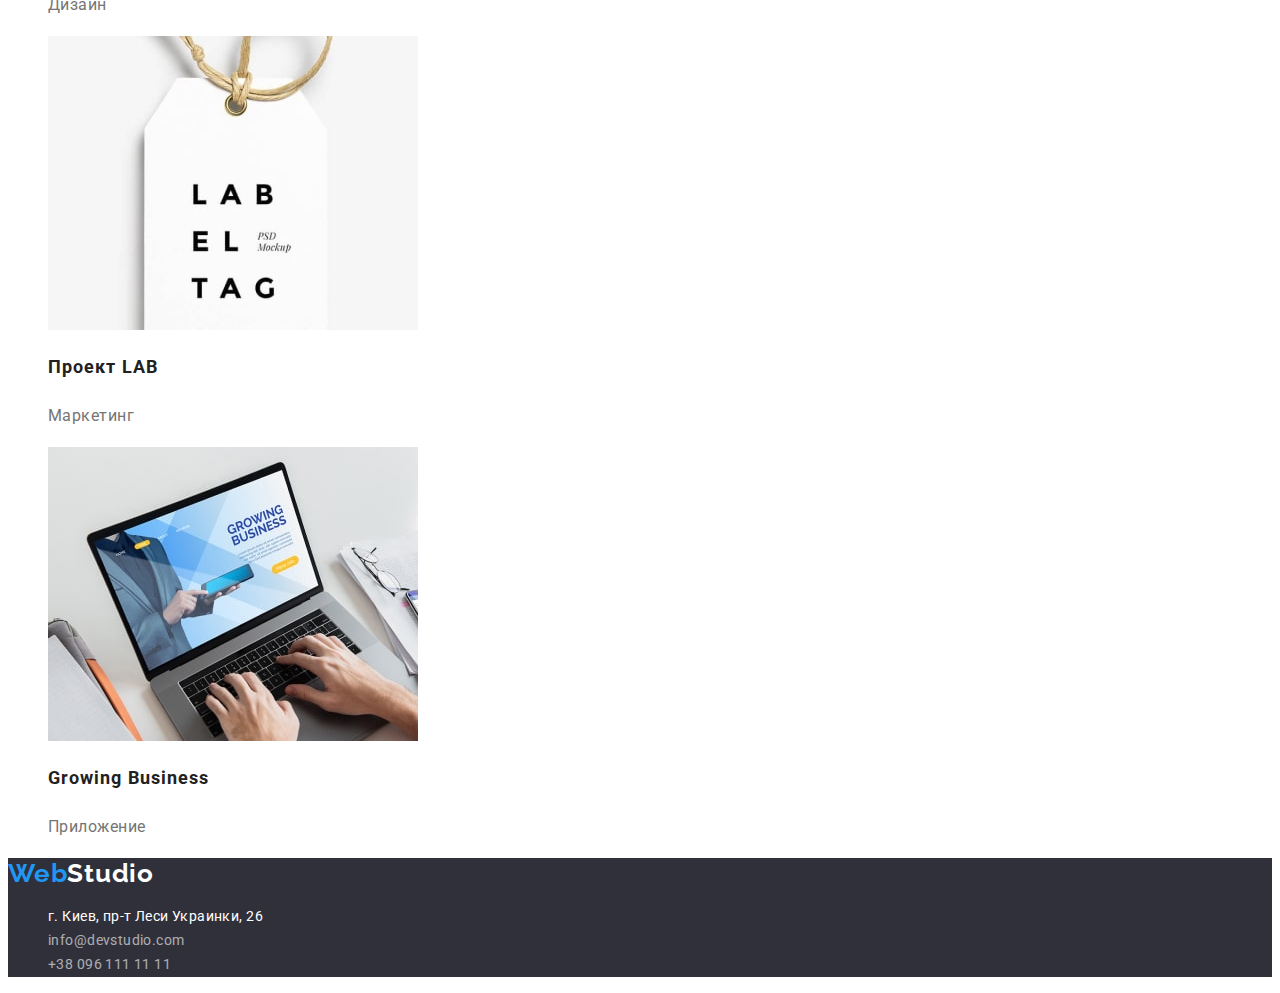
==== commit b27b45a2: "footer links active color fix" ====
--- a/portfolio.html
+++ b/portfolio.html
@@ -105,7 +105,7 @@
             <a  href="https://goo.gl/maps/B8DsiX6sq6uUKrXw9"
                 target="_blank"
                 rel="noopener noreferrer nofollow"
-                class="footer-contact-link link">
+                class="footer-contact-link address-link link">
                 г. Киев, пр-т Леси Украинки, 26
             </a>
           </li>
--- a/css/styles.css
+++ b/css/styles.css
@@ -9,7 +9,7 @@
 }
 
 body {
-  font-family: "Roboto", sans-serif;
+  font-family: "Roboto", "Arial", sans-serif;
   color: var(--item-text-color);
 }
 
@@ -188,9 +188,14 @@
   opacity: 0.6;
 }
 
+.address-link {
+  opacity: 1;
+}
+
 .footer-contact-link:hover,
 .footer-contact-link:focus {
   opacity: 1;
+  color: var(--accent-color);
 }
 
 /* ------------PORTFOLIO-------------- */
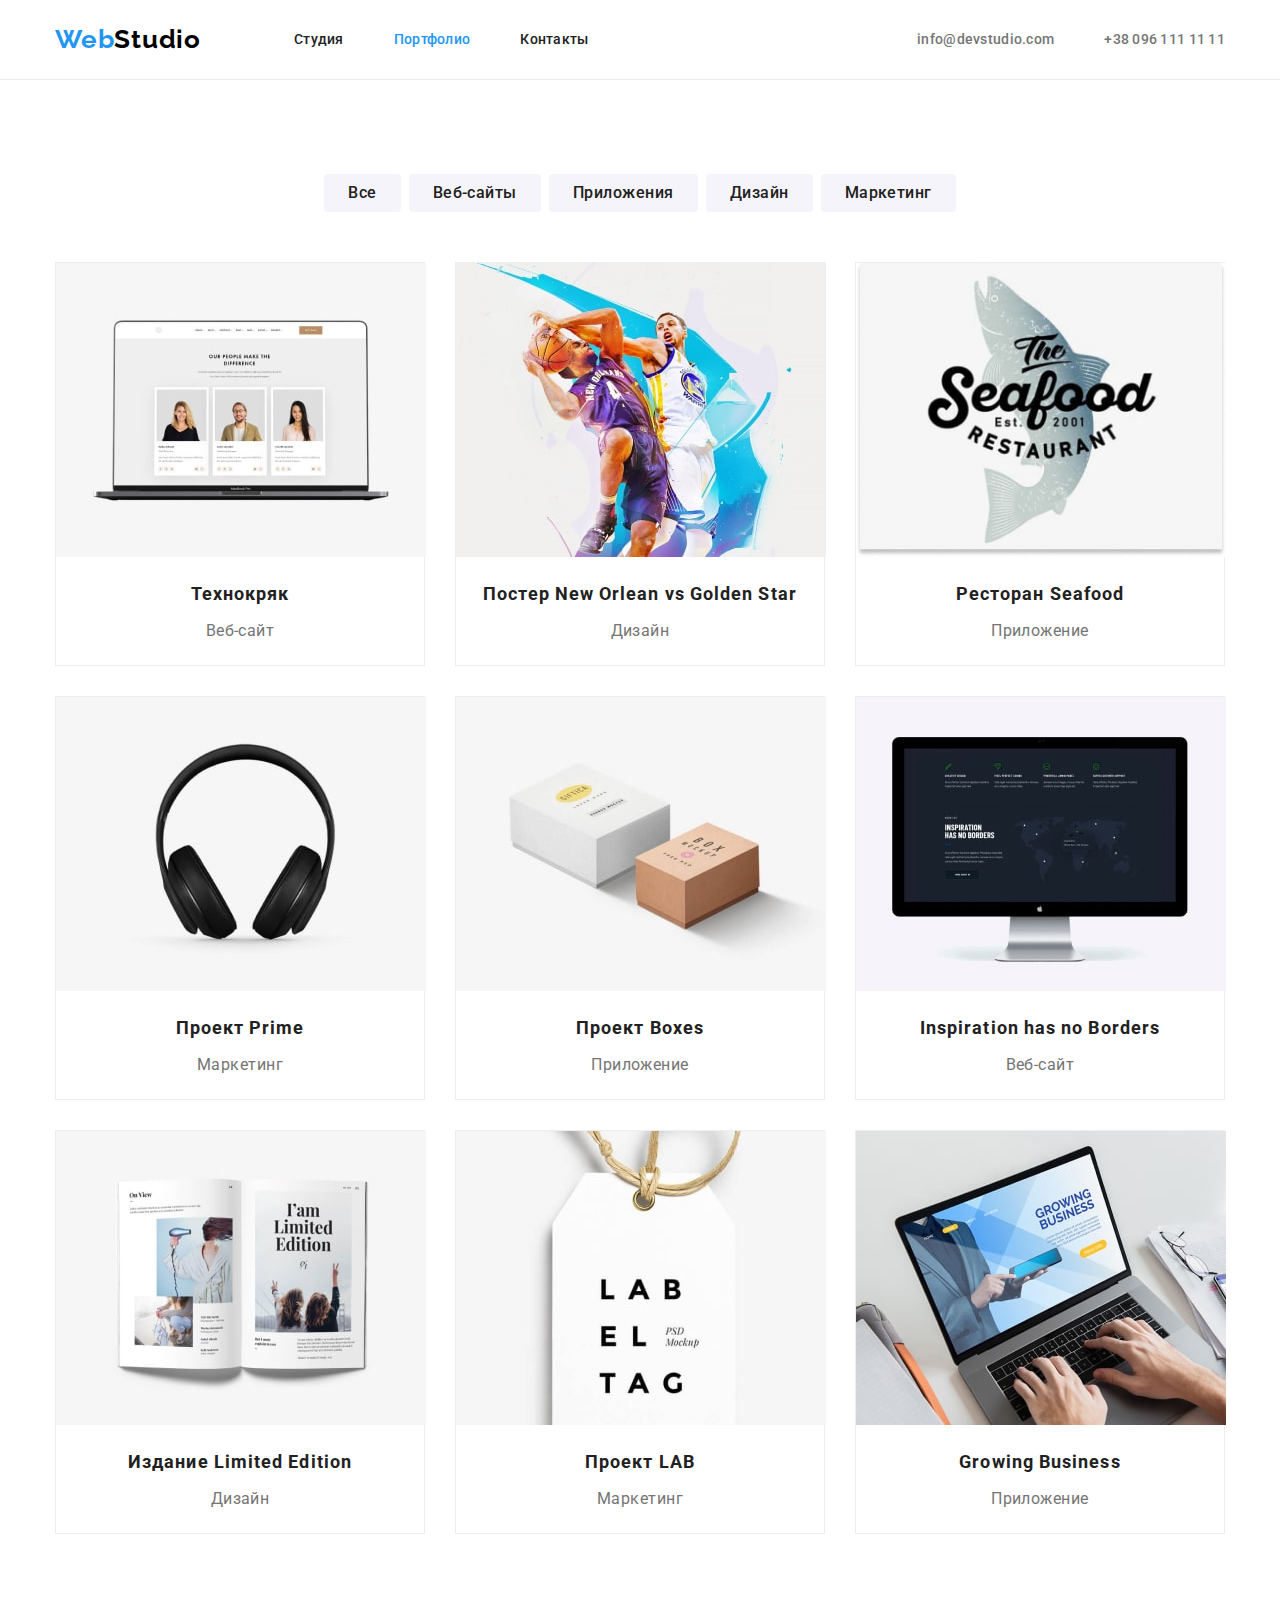
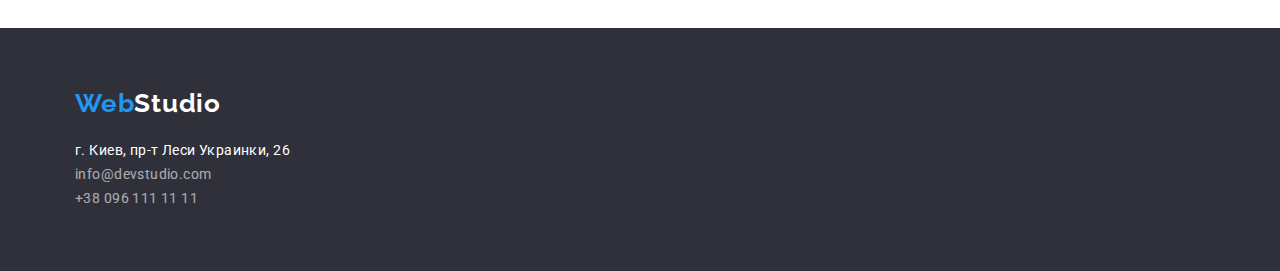
==== commit 96e9f756: "block model; flexbox style changes" ====
--- a/portfolio.html
+++ b/portfolio.html
@@ -10,92 +10,122 @@
       href="https://fonts.googleapis.com/css2?family=Raleway:wght@700&family=Roboto:wght@400;500;700;900&display=swap"
       rel="stylesheet"
     />
+    <link
+      rel="stylesheet"
+      href="https://cdnjs.cloudflare.com/ajax/libs/modern-normalize/1.1.0/modern-normalize.css"
+      integrity="sha512-Y0MM+V6ymRKN2zStTqzQ227DWhhp4Mzdo6gnlRnuaNCbc+YN/ZH0sBCLTM4M0oSy9c9VKiCvd4Jk44aCLrNS5Q=="
+      crossorigin="anonymous"
+      referrerpolicy="no-referrer"
+    />
     <link rel="stylesheet" href="./css/styles.css" />
     <title>Портфолио</title>
   </head>
   <body>
     <header class="header">
-      <!-- prettier-ignore -->
-      <a href="./index.html" class="header-logo-text link">
+      <div class="container">
+        <!-- prettier-ignore -->
+        <a href="./index.html" class="header-logo-text link">
         <span>Web</span>Studio
       </a>
-      <nav class="menu-nav">
-        <ul class="menu-nav-list list">
-          <li class="menu-nav-item"><a href="./index.html" class="menu-nav-link link">Студия</a></li>
-          <li class="menu-nav-item"><a href="./portfolio.html" class="menu-nav-link link">Портфолио</a></li>
-          <li class="menu-nav-item"><a href="" class="menu-nav-link link">Контакты</a></li>
+        <nav class="menu-nav">
+          <ul class="menu-nav-list list">
+            <li class="menu-nav-item"><a href="./index.html" class="menu-nav-link link">Студия</a></li>
+            <li class="menu-nav-item"><a href="./portfolio.html" class="menu-nav-link link current">Портфолио</a></li>
+            <li class="menu-nav-item"><a href="" class="menu-nav-link link">Контакты</a></li>
+          </ul>
+        </nav>
+        <ul class="header-contact-list list">
+          <li class="header-contact-item">
+            <a href="mailto:info@devstudio.com" class="header-contact-link link">info@devstudio.com</a>
+          </li>
+          <li class="header-contact-item">
+            <a href="tel:+380961111111" class="header-contact-link link">+38 096 111 11 11</a>
+          </li>
         </ul>
-      </nav>
-      <ul class="header-contact-list list">
-        <li class="header-contact-item">
-          <a href="mailto:info@devstudio.com" class="header-contact-link link">info@devstudio.com</a>
-        </li>
-        <li class="header-contact-item">
-          <a href="tel:+380961111111" class="header-contact-link link">+38 096 111 11 11</a>
-        </li>
-      </ul>
+      </div>
     </header>
     <main>
-      <section>
-        <h1 class="portfolio-title title visually-hidden">Список работ нашей студии</h1>
-        <ul class="filter-btn-list list">
-          <li class="filter-btn-item"><button class="filter-btn" type="button">Все</button></li>
-          <li class="filter-btn-item"><button class="filter-btn" type="button">Веб-сайты</button></li>
-          <li class="filter-btn-item"><button class="filter-btn" type="button">Приложения</button></li>
-          <li class="filter-btn-item"><button class="filter-btn" type="button">Дизайн</button></li>
-          <li class="filter-btn-item"><button class="filter-btn" type="button">Маркетинг</button></li>
-        </ul>
-        <ul class="portfolio-list list">
-          <li class="portfolio-item">
-            <img src="./images2/portfolio01.jpg" alt="Технокряк" width="370" />
-            <h2>Технокряк</h2>
-            <p>Веб-сайт</p>
-          </li>
-          <li class="portfolio-item">
-            <img src="./images2/portfolio02.jpg" alt="Постер New Orlean vs Golden Star" width="370" />
-            <h2>Постер New Orlean vs Golden Star</h2>
-            <p>Дизайн</p>
-          </li>
-          <li class="portfolio-item">
-            <img src="./images2/portfolio03.jpg" alt="Ресторан Seafood" width="370" />
-            <h2>Ресторан Seafood</h2>
-            <p>Приложение</p>
-          </li>
-          <li class="portfolio-item">
-            <img src="./images2/portfolio04.jpg" alt="Проект Prime" width="370" />
-            <h2>Проект Prime</h2>
-            <p>Маркетинг</p>
-          </li>
-          <li class="portfolio-item">
-            <img src="./images2/portfolio05.jpg" alt="Проект Boxes" width="370" />
-            <h2>Проект Boxes</h2>
-            <p>Приложение</p>
-          </li>
-          <li class="portfolio-item">
-            <img src="./images2/portfolio06.jpg" alt="Inspiration has no Borders" width="370" />
-            <h2>Inspiration has no Borders</h2>
-            <p>Веб-сайт</p>
-          </li>
-          <li class="portfolio-item">
-            <img src="./images2/portfolio07.jpg" alt="Издание Limited Edition<" width="370" />
-            <h2>Издание Limited Edition</h2>
-            <p>Дизайн</p>
-          </li>
-          <li class="portfolio-item">
-            <img src="./images2/portfolio08.jpg" alt="Проект LAB" width="370" />
-            <h2>Проект LAB</h2>
-            <p>Маркетинг</p>
-          </li>
-          <li class="portfolio-item">
-            <img src="./images2/portfolio09.jpg" alt="Growing Business" width="370" />
-            <h2>Growing Business</h2>
-            <p>Приложение</p>
-          </li>
-        </ul>
+      <section class="section">
+        <div class="container">
+          <h1 class="portfolio-title title visually-hidden">Список работ нашей студии</h1>
+          <ul class="filter-btn-list list">
+            <li class="filter-btn-item"><button class="filter-btn" type="button">Все</button></li>
+            <li class="filter-btn-item"><button class="filter-btn" type="button">Веб-сайты</button></li>
+            <li class="filter-btn-item"><button class="filter-btn" type="button">Приложения</button></li>
+            <li class="filter-btn-item"><button class="filter-btn" type="button">Дизайн</button></li>
+            <li class="filter-btn-item"><button class="filter-btn" type="button">Маркетинг</button></li>
+          </ul>
+          <ul class="portfolio-list list">
+            <li class="portfolio-item">
+              <img src="./images2/portfolio01.jpg" alt="Технокряк" width="370" height="294" height="294" />
+              <div class="portfolio-item-text">
+                <h2>Технокряк</h2>
+                <p>Веб-сайт</p>
+              </div>
+            </li>
+            <li class="portfolio-item">
+              <img src="./images2/portfolio02.jpg" alt="Постер New Orlean vs Golden Star" width="370" height="294" />
+              <div class="portfolio-item-text">
+                <h2>Постер New Orlean vs Golden Star</h2>
+                <p>Дизайн</p>
+              </div>
+            </li>
+            <li class="portfolio-item">
+              <img src="./images2/portfolio03.jpg" alt="Ресторан Seafood" width="370" height="294" />
+              <div class="portfolio-item-text">
+                <h2>Ресторан Seafood</h2>
+                <p>Приложение</p>
+              </div>
+            </li>
+            <li class="portfolio-item">
+              <img src="./images2/portfolio04.jpg" alt="Проект Prime" width="370" height="294" />
+              <div class="portfolio-item-text">
+                <h2>Проект Prime</h2>
+                <p>Маркетинг</p>
+              </div>
+            </li>
+            <li class="portfolio-item">
+              <img src="./images2/portfolio05.jpg" alt="Проект Boxes" width="370" height="294" />
+              <div class="portfolio-item-text">
+                <h2>Проект Boxes</h2>
+                <p>Приложение</p>
+              </div>
+            </li>
+            <li class="portfolio-item">
+              <img src="./images2/portfolio06.jpg" alt="Inspiration has no Borders" width="370" height="294" />
+              <div class="portfolio-item-text">
+                <h2>Inspiration has no Borders</h2>
+                <p>Веб-сайт</p>
+              </div>
+            </li>
+            <li class="portfolio-item">
+              <img src="./images2/portfolio07.jpg" alt="Издание Limited Edition<" width="370" height="294" />
+              <div class="portfolio-item-text">
+                <h2>Издание Limited Edition</h2>
+                <p>Дизайн</p>
+              </div>
+            </li>
+            <li class="portfolio-item">
+              <img src="./images2/portfolio08.jpg" alt="Проект LAB" width="370" height="294" />
+              <div class="portfolio-item-text">
+                <h2>Проект LAB</h2>
+                <p>Маркетинг</p>
+              </div>
+            </li>
+            <li class="portfolio-item">
+              <img src="./images2/portfolio09.jpg" alt="Growing Business" width="370" height="294" />
+              <div class="portfolio-item-text">
+                <h2>Growing Business</h2>
+                <p>Приложение</p>
+              </div>
+            </li>
+          </ul>
+        </div>
       </section>
     </main>
     <!-- prettier-ignore -->
     <footer class="footer">
+      <div class="container">
       <a href="./index.html" class="footer-logo-text link">
         <span>Web</span>Studio
       </a>
@@ -119,6 +149,7 @@
           </li>
         </ul>
       </address>
+      </div>
     </footer>
   </body>
 </html>
--- a/css/styles.css
+++ b/css/styles.css
@@ -1,11 +1,49 @@
 :root {
+  --primary-bnd-color: #ffffff;
+  --secondary-bnd-color: #f5f4fa;
+  --darker-bnd-color: #2f303a;
   --title-color: #212121;
   --item-text-color: #757575;
-
   --accent-color: #2196f3;
-
   --first-active-color: #2196f3;
   --second-active-color: #188ce8;
+}
+
+p,
+h1,
+h2,
+h3,
+h4,
+h5,
+h6 {
+  margin: 0;
+}
+
+ul,
+ol {
+  margin: 0;
+  padding-left: 0;
+}
+
+address {
+  font-style: normal;
+}
+
+a {
+  color: currentColor;
+}
+
+button {
+  font-family: inherit;
+  display: inline-block;
+  cursor: pointer;
+  text-align: center;
+  /* расширяем кликабельную площадь кнопки*/
+  /* border: 1px solid transparent; */
+}
+
+img {
+  display: block;
 }
 
 body {
@@ -19,6 +57,24 @@
 
 .link {
   text-decoration: none;
+  display: inline-block;
+}
+
+.container {
+  width: 100%;
+  max-width: 1200px;
+  /* width: 1200px; */
+  margin-left: auto;
+  margin-right: auto;
+  padding-left: 15px;
+  padding-right: 15px;
+  /* outline: 2px solid red; */
+}
+
+.section {
+  padding-top: 94px;
+  padding-bottom: 94px;
+  background-color: var(--primary-bnd-color);
 }
 
 .visually-hidden {
@@ -38,21 +94,34 @@
   font-weight: 700;
   font-size: 36px;
   line-height: 1.17;
-  /* text-align: center; */
-  letter-spacing: 0.03em;
-  color: var(--title-color);
+  text-align: center;
+  letter-spacing: 0.03em;
+  color: var(--title-color);
+  margin-bottom: 50px;
 }
 
 /* ------------HEADER-------------- */
+.header {
+  padding: 24px 0;
+  border-bottom: 1px solid #ececec;
+}
+
+.header > .container {
+  display: flex;
+  align-items: center;
+}
 
 .header-logo-text,
 .footer-logo-text {
+  display: inline-block;
   font-family: "Raleway", sans-serif;
   font-weight: 700;
   font-size: 26px;
   line-height: 1.19;
   letter-spacing: 0.03em;
   color: black;
+  margin-right: 93px;
+  /* outline: 2px solid tomato; */
 }
 
 .header-logo-text span,
@@ -65,13 +134,34 @@
   font-size: 14px;
   line-height: 1.14;
   letter-spacing: 0.02em;
-  color: #212121;
+  color: var(--title-color);
+}
+
+.header-contact-list {
+  margin-left: auto;
+}
+
+.header .list {
+  display: flex;
+  gap: 50px;
+}
+
+/* другой способ задать расстояния между элементами списка */
+/* .menu-nav-item:not(:last-child) {
+  margin-right: 50px;
+} */
+
+.current {
+  color: var(--accent-color);
 }
 
 .menu-nav-link:hover,
 .menu-nav-link:focus {
   background-color: #ffffff;
   color: var(--accent-color);
+}
+
+.header-contact-list {
 }
 
 .header-contact-link {
@@ -91,8 +181,11 @@
 
 /* ------------HERO-------------- */
 
-.hero {
-  background: #2f303a;
+.hero.section {
+  padding-top: 200px;
+  padding-bottom: 200px;
+  background: var(--darker-bnd-color);
+  text-align: center;
 }
 
 .hero-title {
@@ -100,14 +193,15 @@
   font-weight: 900;
   font-size: 44px;
   line-height: 1.36;
-  text-align: center;
+  /* text-align: center; */
   letter-spacing: 0.06em;
   text-transform: uppercase;
   color: #ffffff;
+  /* padding-top: 200px; */
+  margin-bottom: 30px;
 }
 
 .hero-btn {
-  font-family: inherit;
   font-weight: 700;
   font-size: 16px;
   line-height: 1.88;
@@ -115,9 +209,10 @@
   background-color: var(--first-active-color);
   border-color: var(--first-active-color);
   border-radius: 4px;
-  border-style: double;
+  text-align: inherit;
+  min-width: 200px;
+  padding: 8px 32px;
   box-shadow: 0px 4px 4px rgba(0, 0, 0, 0.15);
-  cursor: pointer;
 
   /* display: flex;
   align-items: center;
@@ -131,6 +226,22 @@
 }
 
 /* ------------ADVANTAGES-------------- */
+.advantages.section {
+  padding-bottom: 0;
+}
+
+.advantages-list {
+  display: flex;
+  flex-wrap: wrap;
+  justify-content: space-between;
+  align-items: center;
+}
+
+.advantages-item {
+  max-width: 270px;
+  flex-basis: 270px;
+}
+
 .advantages-item-title {
   font-weight: 700;
   font-size: 14px;
@@ -138,6 +249,7 @@
   letter-spacing: 0.03em;
   text-transform: uppercase;
   color: var(--title-color);
+  margin-bottom: 10px;
 }
 
 .advantages-item-text {
@@ -148,36 +260,62 @@
   color: inherit;
 }
 
+/* ------------LINE OF WORK-------------- */
+
+.lineofwork-list {
+  display: flex;
+  flex-wrap: wrap;
+  gap: 30px;
+}
+
 /* ------------TEAM-------------- */
+.team.section {
+  background-color: var(--secondary-bnd-color);
+}
+
+.team-list {
+  display: flex;
+  gap: 30px;
+  flex-wrap: wrap;
+}
+
+.team-item {
+  background-color: var(--primary-bnd-color);
+  /* width: calc((100%-90px) / 4); */
+  max-width: 260 px;
+}
 
 .team-list-title {
   font-weight: 500;
   font-size: 16px;
   line-height: 1.19;
-  /* text-align: center; */
-  letter-spacing: 0.03em;
-  color: var(--title-color);
+  text-align: center;
+  letter-spacing: 0.03em;
+  color: var(--title-color);
+  margin-top: 30px;
+  margin-bottom: 10px;
 }
 
 .team-list p {
   font-size: 16px;
   line-height: 19px;
-  /* text-align: center; */
+  text-align: center;
   letter-spacing: 0.03em;
   /* color: var(--item-text-color); */
   color: inherit;
-}
-/* ------------BASEMENT (FOOTER)-------------- */
+  margin-bottom: 30px;
+}
+
+/* ------------FOOTER-------------- */
 
 .footer {
-  background-color: #2f303a;
+  background-color: var(--darker-bnd-color);
+  padding: 60px;
 }
 .footer-logo-text {
   color: #ffffff;
-}
-
-.footer-contacts {
-  font-style: normal;
+  margin-right: 0;
+  margin-bottom: 20px;
 }
 
 .footer-contact-link {
@@ -200,19 +338,26 @@
 
 /* ------------PORTFOLIO-------------- */
 
+.filter-btn-list {
+  display: flex;
+  justify-content: center;
+  gap: 8px;
+  margin-bottom: 50px;
+}
+
 .filter-btn {
   font-family: inherit;
-
   font-weight: 500;
   font-size: 16px;
   line-height: 1.62;
   text-align: center;
   letter-spacing: 0.03em;
   color: var(--title-color);
-  background-color: #f5f4fa;
-  border-color: #f5f4fa;
-  border-style: double;
+  background-color: var(--secondary-bnd-color);
+  border-color: var(--secondary-bnd-color);
+  border-style: solid;
   border-radius: 4px;
+  padding: 4px 22px;
   cursor: pointer;
 }
 
@@ -223,15 +368,40 @@
   color: #ffffff;
 }
 
-.portfolio-item > h2 {
+.portfolio-list {
+  display: flex;
+  flex-wrap: wrap;
+  gap: 30px;
+
+  /*другой способ построения сетки*/
+  /* margin: -15px; */
+}
+
+.portfolio-item {
+  border: 1px solid;
+  border-color: #eeeeee;
+  width: calc((100% - 60px) / 3);
+  text-align: center;
+
+  /*другой способ построения сетки*/
+  /* width: calc(100% / 3 - 30px);
+  margin: 15px; */
+}
+
+.portfolio-item-text {
+  padding: 19px;
+}
+
+.portfolio-item h2 {
   font-weight: 700;
   font-size: 18px;
   line-height: 2;
   letter-spacing: 0.06em;
   color: var(--title-color);
-}
-
-.portfolio-item > p {
+  margin-bottom: 4px;
+}
+
+.portfolio-item p {
   font-size: 16px;
   line-height: 1.88;
   letter-spacing: 0.03em;
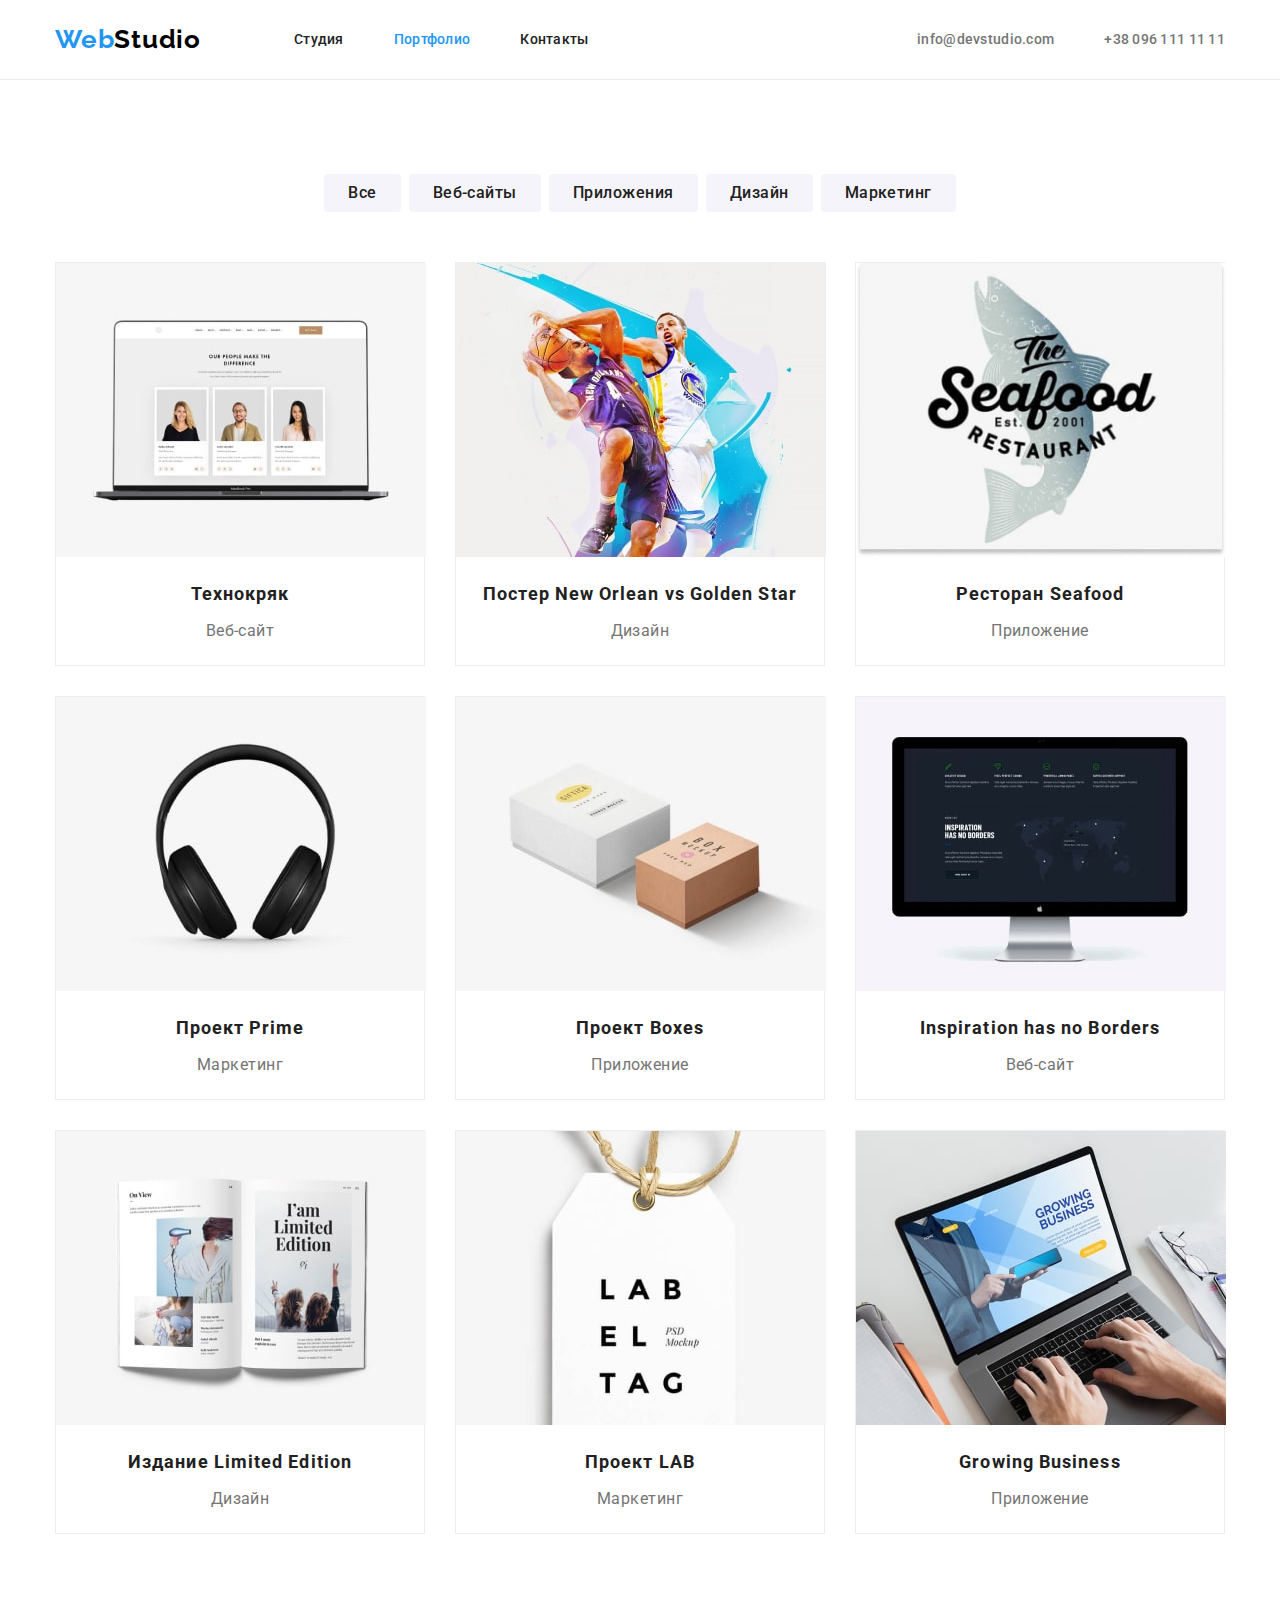
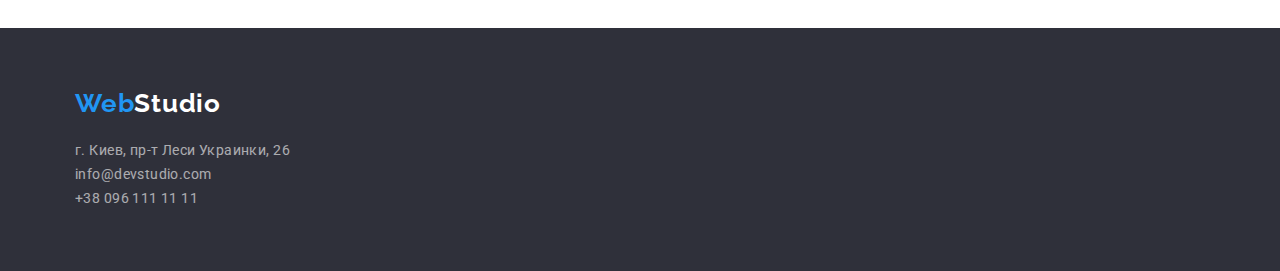
==== commit 4dfebe3c: "temporary commit" ====
--- a/portfolio.html
+++ b/portfolio.html
@@ -135,7 +135,7 @@
             <a  href="https://goo.gl/maps/B8DsiX6sq6uUKrXw9"
                 target="_blank"
                 rel="noopener noreferrer nofollow"
-                class="footer-contact-link address-link link">
+                class="footer-contact-link link">
                 г. Киев, пр-т Леси Украинки, 26
             </a>
           </li>
--- a/css/styles.css
+++ b/css/styles.css
@@ -326,14 +326,9 @@
   opacity: 0.6;
 }
 
-.address-link {
-  opacity: 1;
-}
-
 .footer-contact-link:hover,
 .footer-contact-link:focus {
   opacity: 1;
-  color: var(--accent-color);
 }
 
 /* ------------PORTFOLIO-------------- */
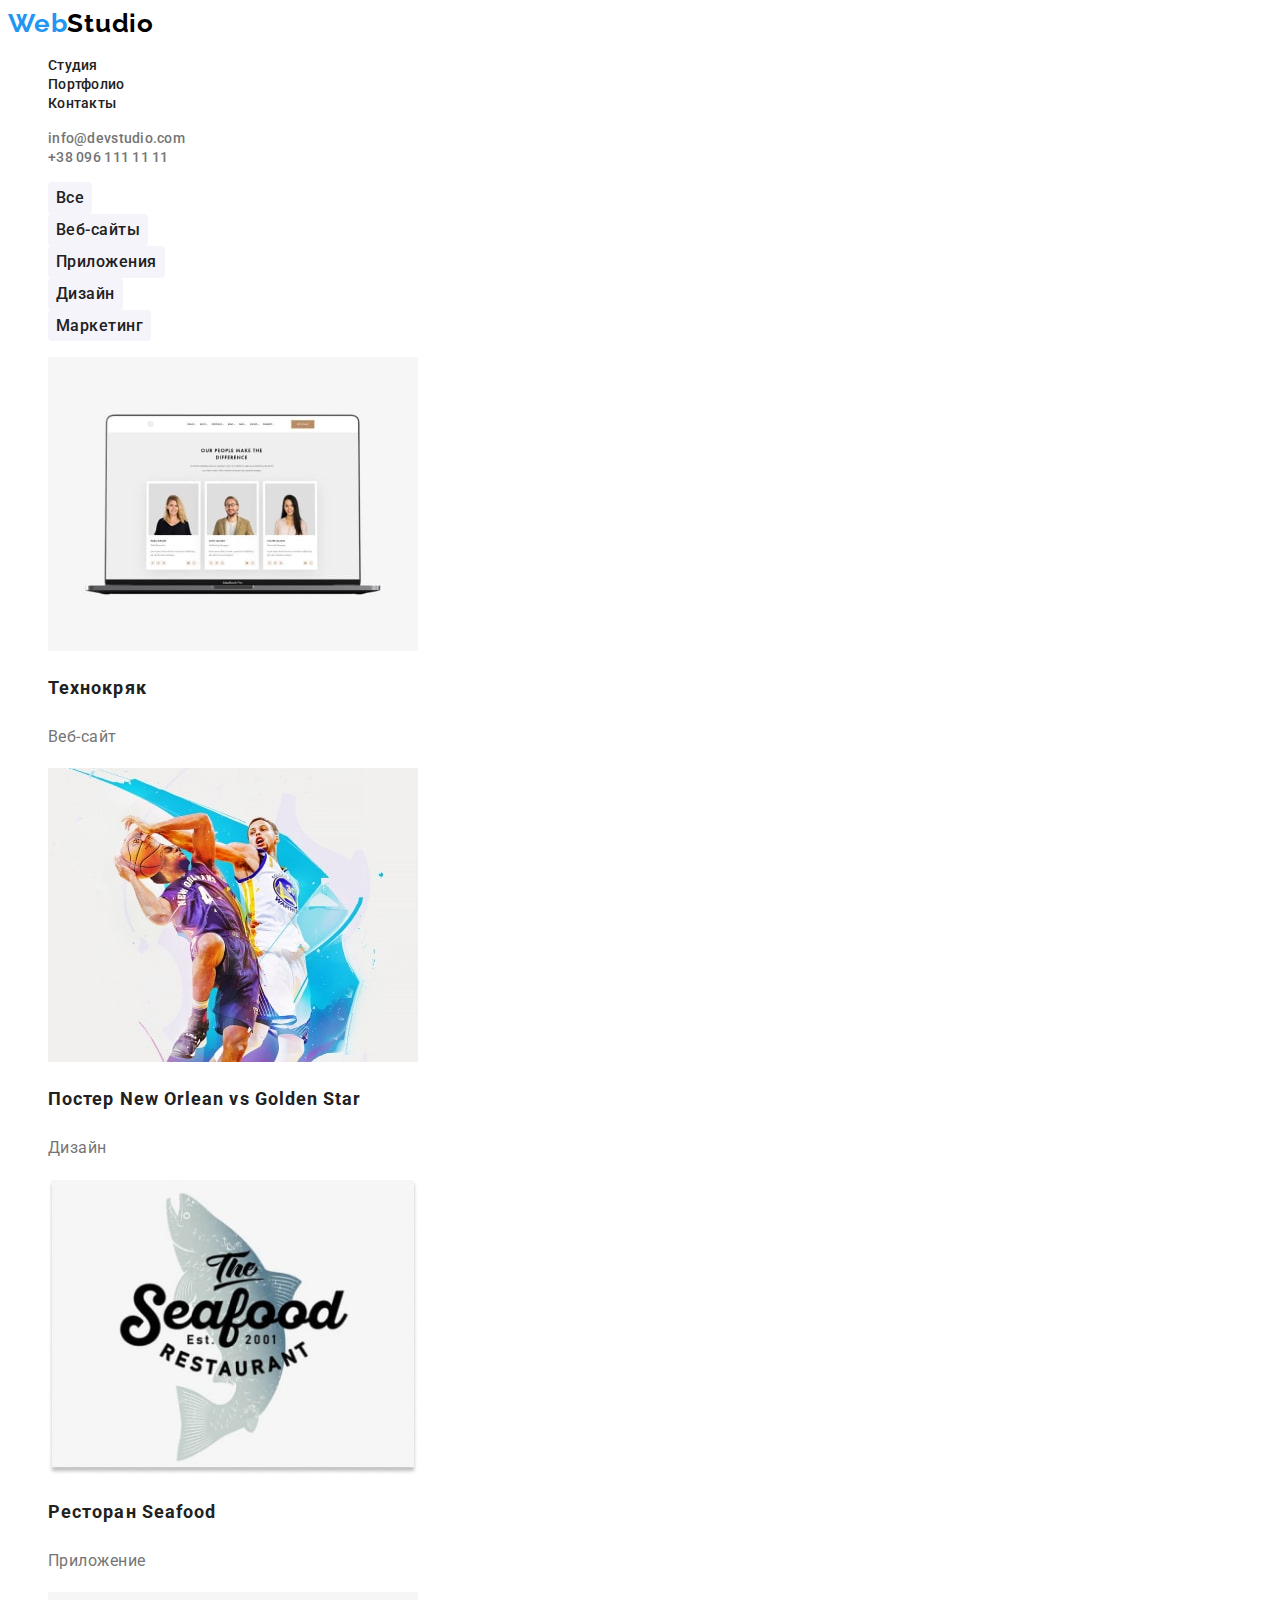
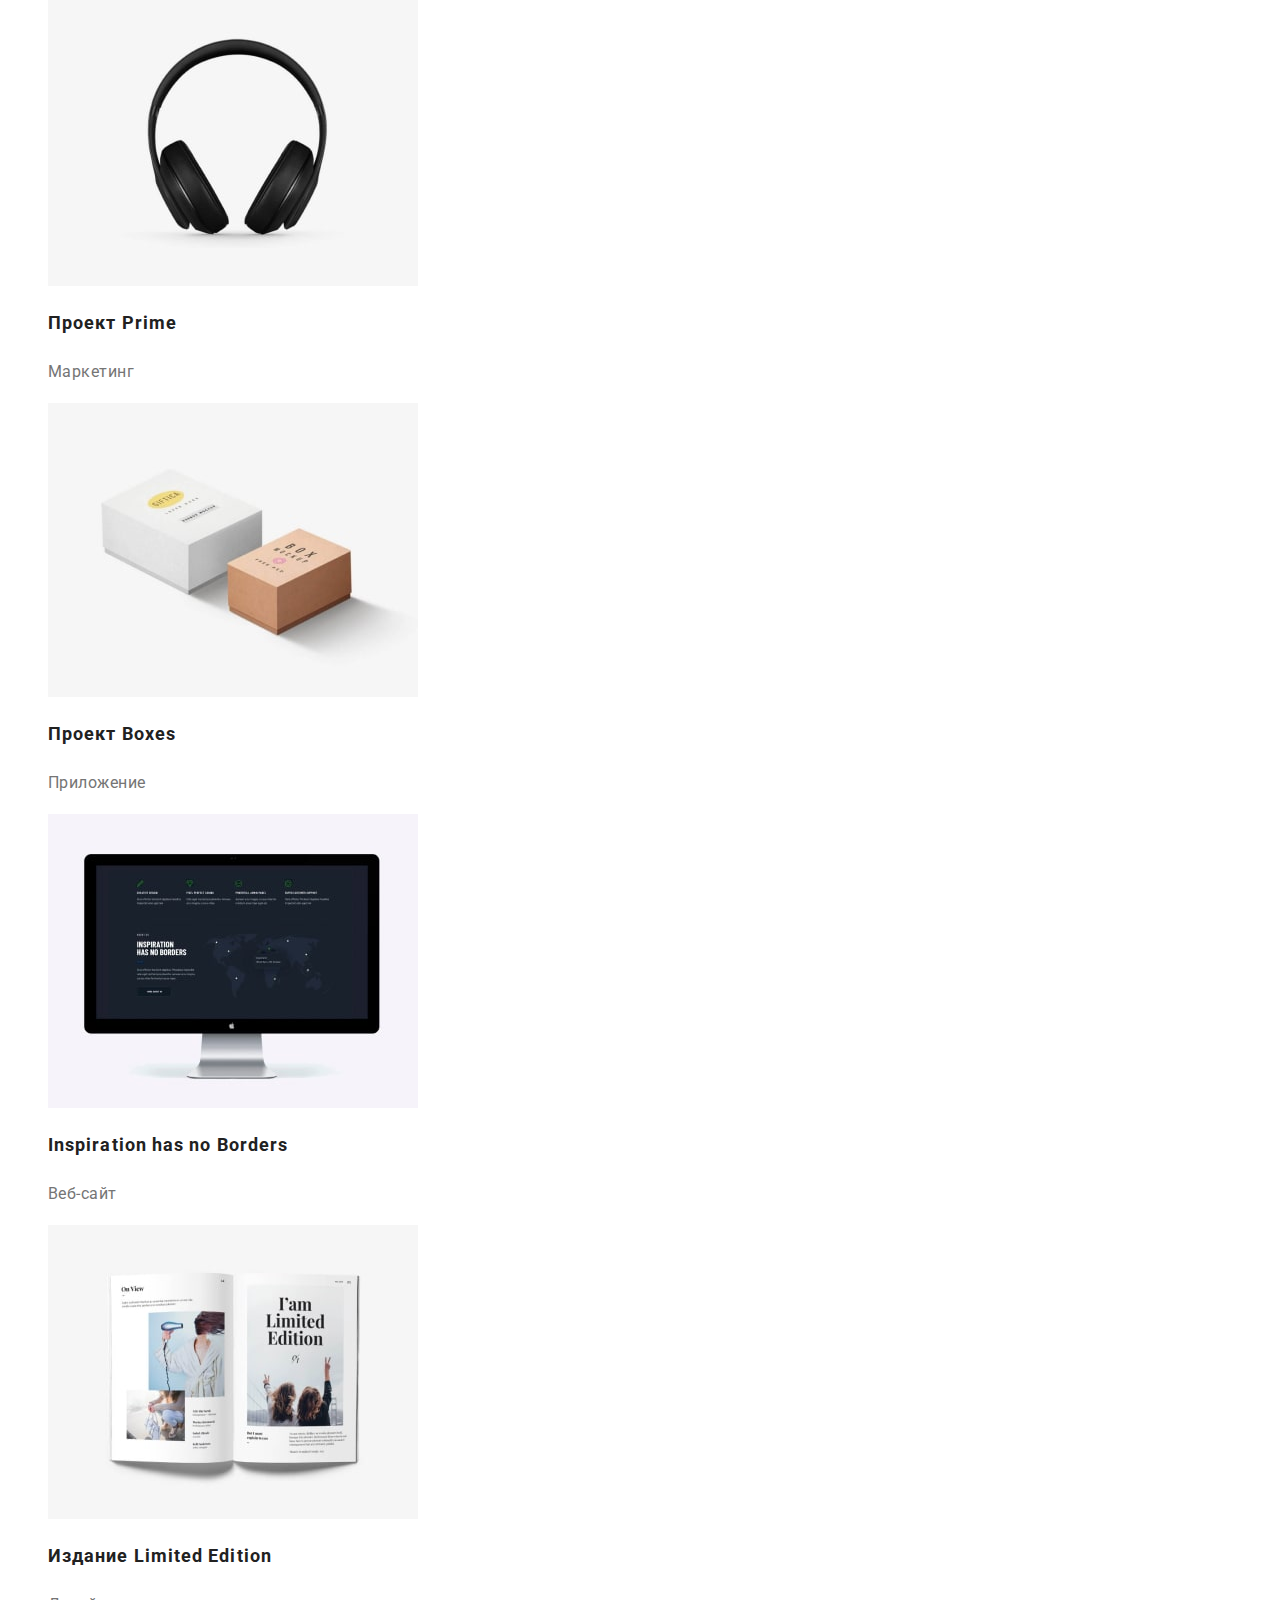
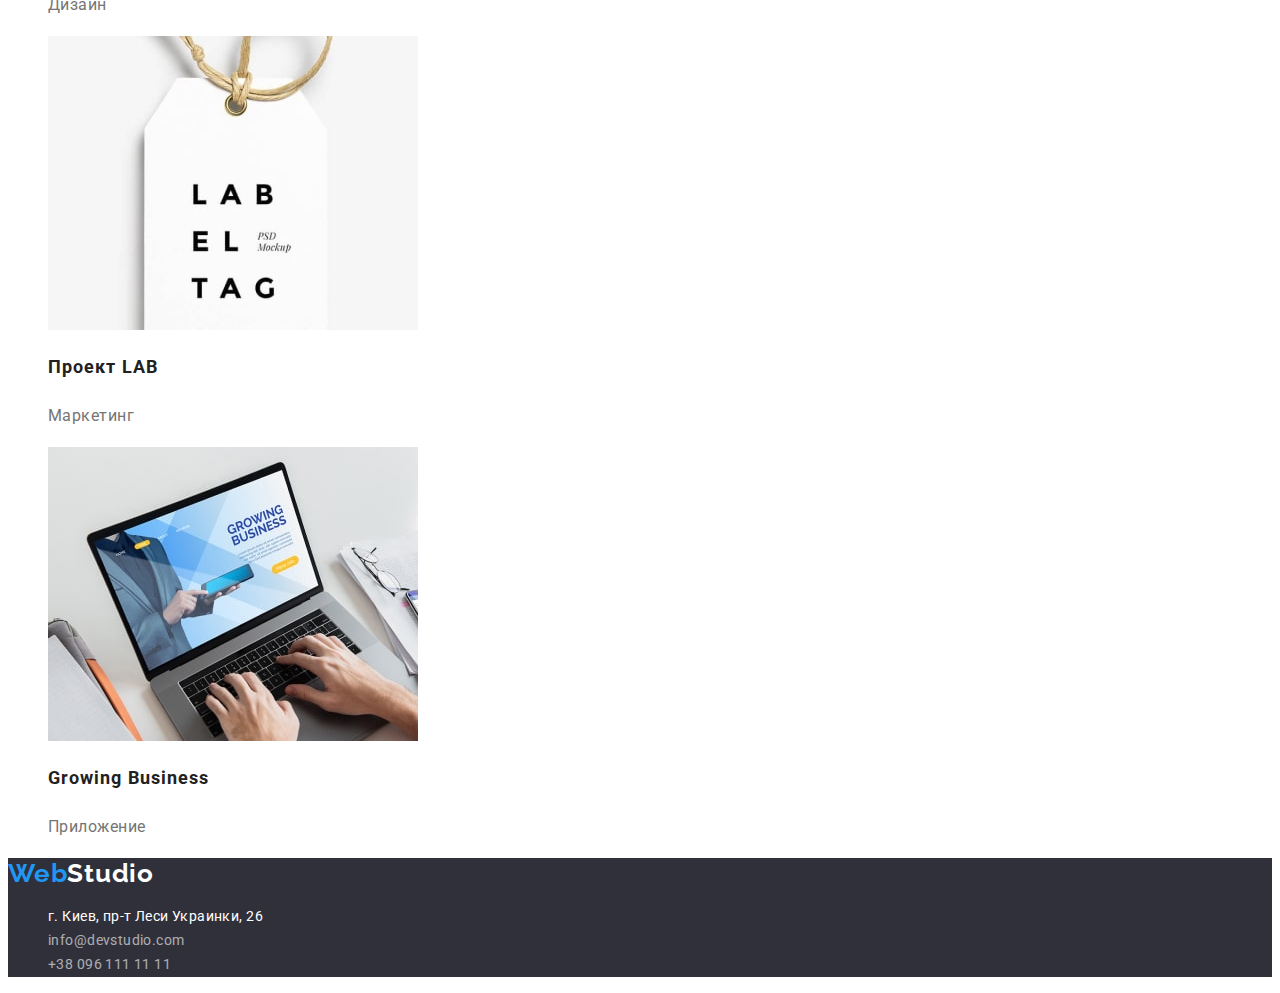
==== commit e050aab5: "pre-revert" ====
--- a/portfolio.html
+++ b/portfolio.html
@@ -10,122 +10,92 @@
       href="https://fonts.googleapis.com/css2?family=Raleway:wght@700&family=Roboto:wght@400;500;700;900&display=swap"
       rel="stylesheet"
     />
-    <link
-      rel="stylesheet"
-      href="https://cdnjs.cloudflare.com/ajax/libs/modern-normalize/1.1.0/modern-normalize.css"
-      integrity="sha512-Y0MM+V6ymRKN2zStTqzQ227DWhhp4Mzdo6gnlRnuaNCbc+YN/ZH0sBCLTM4M0oSy9c9VKiCvd4Jk44aCLrNS5Q=="
-      crossorigin="anonymous"
-      referrerpolicy="no-referrer"
-    />
     <link rel="stylesheet" href="./css/styles.css" />
     <title>Портфолио</title>
   </head>
   <body>
     <header class="header">
-      <div class="container">
-        <!-- prettier-ignore -->
-        <a href="./index.html" class="header-logo-text link">
+      <!-- prettier-ignore -->
+      <a href="./index.html" class="header-logo-text link">
         <span>Web</span>Studio
       </a>
-        <nav class="menu-nav">
-          <ul class="menu-nav-list list">
-            <li class="menu-nav-item"><a href="./index.html" class="menu-nav-link link">Студия</a></li>
-            <li class="menu-nav-item"><a href="./portfolio.html" class="menu-nav-link link current">Портфолио</a></li>
-            <li class="menu-nav-item"><a href="" class="menu-nav-link link">Контакты</a></li>
-          </ul>
-        </nav>
-        <ul class="header-contact-list list">
-          <li class="header-contact-item">
-            <a href="mailto:info@devstudio.com" class="header-contact-link link">info@devstudio.com</a>
+      <nav class="menu-nav">
+        <ul class="menu-nav-list list">
+          <li class="menu-nav-item"><a href="./index.html" class="menu-nav-link link">Студия</a></li>
+          <li class="menu-nav-item"><a href="./portfolio.html" class="menu-nav-link link">Портфолио</a></li>
+          <li class="menu-nav-item"><a href="" class="menu-nav-link link">Контакты</a></li>
+        </ul>
+      </nav>
+      <ul class="header-contact-list list">
+        <li class="header-contact-item">
+          <a href="mailto:info@devstudio.com" class="header-contact-link link">info@devstudio.com</a>
+        </li>
+        <li class="header-contact-item">
+          <a href="tel:+380961111111" class="header-contact-link link">+38 096 111 11 11</a>
+        </li>
+      </ul>
+    </header>
+    <main>
+      <section>
+        <h1 class="portfolio-title title visually-hidden">Список работ нашей студии</h1>
+        <ul class="filter-btn-list list">
+          <li class="filter-btn-item"><button class="filter-btn" type="button">Все</button></li>
+          <li class="filter-btn-item"><button class="filter-btn" type="button">Веб-сайты</button></li>
+          <li class="filter-btn-item"><button class="filter-btn" type="button">Приложения</button></li>
+          <li class="filter-btn-item"><button class="filter-btn" type="button">Дизайн</button></li>
+          <li class="filter-btn-item"><button class="filter-btn" type="button">Маркетинг</button></li>
+        </ul>
+        <ul class="portfolio-list list">
+          <li class="portfolio-item">
+            <img src="./images2/portfolio01.jpg" alt="Технокряк" width="370" />
+            <h2>Технокряк</h2>
+            <p>Веб-сайт</p>
           </li>
-          <li class="header-contact-item">
-            <a href="tel:+380961111111" class="header-contact-link link">+38 096 111 11 11</a>
+          <li class="portfolio-item">
+            <img src="./images2/portfolio02.jpg" alt="Постер New Orlean vs Golden Star" width="370" />
+            <h2>Постер New Orlean vs Golden Star</h2>
+            <p>Дизайн</p>
+          </li>
+          <li class="portfolio-item">
+            <img src="./images2/portfolio03.jpg" alt="Ресторан Seafood" width="370" />
+            <h2>Ресторан Seafood</h2>
+            <p>Приложение</p>
+          </li>
+          <li class="portfolio-item">
+            <img src="./images2/portfolio04.jpg" alt="Проект Prime" width="370" />
+            <h2>Проект Prime</h2>
+            <p>Маркетинг</p>
+          </li>
+          <li class="portfolio-item">
+            <img src="./images2/portfolio05.jpg" alt="Проект Boxes" width="370" />
+            <h2>Проект Boxes</h2>
+            <p>Приложение</p>
+          </li>
+          <li class="portfolio-item">
+            <img src="./images2/portfolio06.jpg" alt="Inspiration has no Borders" width="370" />
+            <h2>Inspiration has no Borders</h2>
+            <p>Веб-сайт</p>
+          </li>
+          <li class="portfolio-item">
+            <img src="./images2/portfolio07.jpg" alt="Издание Limited Edition<" width="370" />
+            <h2>Издание Limited Edition</h2>
+            <p>Дизайн</p>
+          </li>
+          <li class="portfolio-item">
+            <img src="./images2/portfolio08.jpg" alt="Проект LAB" width="370" />
+            <h2>Проект LAB</h2>
+            <p>Маркетинг</p>
+          </li>
+          <li class="portfolio-item">
+            <img src="./images2/portfolio09.jpg" alt="Growing Business" width="370" />
+            <h2>Growing Business</h2>
+            <p>Приложение</p>
           </li>
         </ul>
-      </div>
-    </header>
-    <main>
-      <section class="section">
-        <div class="container">
-          <h1 class="portfolio-title title visually-hidden">Список работ нашей студии</h1>
-          <ul class="filter-btn-list list">
-            <li class="filter-btn-item"><button class="filter-btn" type="button">Все</button></li>
-            <li class="filter-btn-item"><button class="filter-btn" type="button">Веб-сайты</button></li>
-            <li class="filter-btn-item"><button class="filter-btn" type="button">Приложения</button></li>
-            <li class="filter-btn-item"><button class="filter-btn" type="button">Дизайн</button></li>
-            <li class="filter-btn-item"><button class="filter-btn" type="button">Маркетинг</button></li>
-          </ul>
-          <ul class="portfolio-list list">
-            <li class="portfolio-item">
-              <img src="./images2/portfolio01.jpg" alt="Технокряк" width="370" height="294" height="294" />
-              <div class="portfolio-item-text">
-                <h2>Технокряк</h2>
-                <p>Веб-сайт</p>
-              </div>
-            </li>
-            <li class="portfolio-item">
-              <img src="./images2/portfolio02.jpg" alt="Постер New Orlean vs Golden Star" width="370" height="294" />
-              <div class="portfolio-item-text">
-                <h2>Постер New Orlean vs Golden Star</h2>
-                <p>Дизайн</p>
-              </div>
-            </li>
-            <li class="portfolio-item">
-              <img src="./images2/portfolio03.jpg" alt="Ресторан Seafood" width="370" height="294" />
-              <div class="portfolio-item-text">
-                <h2>Ресторан Seafood</h2>
-                <p>Приложение</p>
-              </div>
-            </li>
-            <li class="portfolio-item">
-              <img src="./images2/portfolio04.jpg" alt="Проект Prime" width="370" height="294" />
-              <div class="portfolio-item-text">
-                <h2>Проект Prime</h2>
-                <p>Маркетинг</p>
-              </div>
-            </li>
-            <li class="portfolio-item">
-              <img src="./images2/portfolio05.jpg" alt="Проект Boxes" width="370" height="294" />
-              <div class="portfolio-item-text">
-                <h2>Проект Boxes</h2>
-                <p>Приложение</p>
-              </div>
-            </li>
-            <li class="portfolio-item">
-              <img src="./images2/portfolio06.jpg" alt="Inspiration has no Borders" width="370" height="294" />
-              <div class="portfolio-item-text">
-                <h2>Inspiration has no Borders</h2>
-                <p>Веб-сайт</p>
-              </div>
-            </li>
-            <li class="portfolio-item">
-              <img src="./images2/portfolio07.jpg" alt="Издание Limited Edition<" width="370" height="294" />
-              <div class="portfolio-item-text">
-                <h2>Издание Limited Edition</h2>
-                <p>Дизайн</p>
-              </div>
-            </li>
-            <li class="portfolio-item">
-              <img src="./images2/portfolio08.jpg" alt="Проект LAB" width="370" height="294" />
-              <div class="portfolio-item-text">
-                <h2>Проект LAB</h2>
-                <p>Маркетинг</p>
-              </div>
-            </li>
-            <li class="portfolio-item">
-              <img src="./images2/portfolio09.jpg" alt="Growing Business" width="370" height="294" />
-              <div class="portfolio-item-text">
-                <h2>Growing Business</h2>
-                <p>Приложение</p>
-              </div>
-            </li>
-          </ul>
-        </div>
       </section>
     </main>
     <!-- prettier-ignore -->
     <footer class="footer">
-      <div class="container">
       <a href="./index.html" class="footer-logo-text link">
         <span>Web</span>Studio
       </a>
@@ -135,7 +105,7 @@
             <a  href="https://goo.gl/maps/B8DsiX6sq6uUKrXw9"
                 target="_blank"
                 rel="noopener noreferrer nofollow"
-                class="footer-contact-link link">
+                class="footer-contact-link address-link link">
                 г. Киев, пр-т Леси Украинки, 26
             </a>
           </li>
@@ -149,7 +119,6 @@
           </li>
         </ul>
       </address>
-      </div>
     </footer>
   </body>
 </html>
--- a/css/styles.css
+++ b/css/styles.css
@@ -1,49 +1,11 @@
 :root {
-  --primary-bnd-color: #ffffff;
-  --secondary-bnd-color: #f5f4fa;
-  --darker-bnd-color: #2f303a;
   --title-color: #212121;
   --item-text-color: #757575;
+
   --accent-color: #2196f3;
+
   --first-active-color: #2196f3;
   --second-active-color: #188ce8;
-}
-
-p,
-h1,
-h2,
-h3,
-h4,
-h5,
-h6 {
-  margin: 0;
-}
-
-ul,
-ol {
-  margin: 0;
-  padding-left: 0;
-}
-
-address {
-  font-style: normal;
-}
-
-a {
-  color: currentColor;
-}
-
-button {
-  font-family: inherit;
-  display: inline-block;
-  cursor: pointer;
-  text-align: center;
-  /* расширяем кликабельную площадь кнопки*/
-  /* border: 1px solid transparent; */
-}
-
-img {
-  display: block;
 }
 
 body {
@@ -57,24 +19,6 @@
 
 .link {
   text-decoration: none;
-  display: inline-block;
-}
-
-.container {
-  width: 100%;
-  max-width: 1200px;
-  /* width: 1200px; */
-  margin-left: auto;
-  margin-right: auto;
-  padding-left: 15px;
-  padding-right: 15px;
-  /* outline: 2px solid red; */
-}
-
-.section {
-  padding-top: 94px;
-  padding-bottom: 94px;
-  background-color: var(--primary-bnd-color);
 }
 
 .visually-hidden {
@@ -94,34 +38,21 @@
   font-weight: 700;
   font-size: 36px;
   line-height: 1.17;
-  text-align: center;
-  letter-spacing: 0.03em;
-  color: var(--title-color);
-  margin-bottom: 50px;
+  /* text-align: center; */
+  letter-spacing: 0.03em;
+  color: var(--title-color);
 }
 
 /* ------------HEADER-------------- */
-.header {
-  padding: 24px 0;
-  border-bottom: 1px solid #ececec;
-}
-
-.header > .container {
-  display: flex;
-  align-items: center;
-}
 
 .header-logo-text,
 .footer-logo-text {
-  display: inline-block;
   font-family: "Raleway", sans-serif;
   font-weight: 700;
   font-size: 26px;
   line-height: 1.19;
   letter-spacing: 0.03em;
   color: black;
-  margin-right: 93px;
-  /* outline: 2px solid tomato; */
 }
 
 .header-logo-text span,
@@ -134,25 +65,7 @@
   font-size: 14px;
   line-height: 1.14;
   letter-spacing: 0.02em;
-  color: var(--title-color);
-}
-
-.header-contact-list {
-  margin-left: auto;
-}
-
-.header .list {
-  display: flex;
-  gap: 50px;
-}
-
-/* другой способ задать расстояния между элементами списка */
-/* .menu-nav-item:not(:last-child) {
-  margin-right: 50px;
-} */
-
-.current {
-  color: var(--accent-color);
+  color: #212121;
 }
 
 .menu-nav-link:hover,
@@ -161,9 +74,6 @@
   color: var(--accent-color);
 }
 
-.header-contact-list {
-}
-
 .header-contact-link {
   font-weight: 500;
   font-size: 14px;
@@ -181,11 +91,8 @@
 
 /* ------------HERO-------------- */
 
-.hero.section {
-  padding-top: 200px;
-  padding-bottom: 200px;
-  background: var(--darker-bnd-color);
-  text-align: center;
+.hero {
+  background: #2f303a;
 }
 
 .hero-title {
@@ -193,15 +100,14 @@
   font-weight: 900;
   font-size: 44px;
   line-height: 1.36;
-  /* text-align: center; */
+  text-align: center;
   letter-spacing: 0.06em;
   text-transform: uppercase;
   color: #ffffff;
-  /* padding-top: 200px; */
-  margin-bottom: 30px;
 }
 
 .hero-btn {
+  font-family: inherit;
   font-weight: 700;
   font-size: 16px;
   line-height: 1.88;
@@ -209,10 +115,9 @@
   background-color: var(--first-active-color);
   border-color: var(--first-active-color);
   border-radius: 4px;
-  text-align: inherit;
-  min-width: 200px;
-  padding: 8px 32px;
+  border-style: double;
   box-shadow: 0px 4px 4px rgba(0, 0, 0, 0.15);
+  cursor: pointer;
 
   /* display: flex;
   align-items: center;
@@ -226,22 +131,6 @@
 }
 
 /* ------------ADVANTAGES-------------- */
-.advantages.section {
-  padding-bottom: 0;
-}
-
-.advantages-list {
-  display: flex;
-  flex-wrap: wrap;
-  justify-content: space-between;
-  align-items: center;
-}
-
-.advantages-item {
-  max-width: 270px;
-  flex-basis: 270px;
-}
-
 .advantages-item-title {
   font-weight: 700;
   font-size: 14px;
@@ -249,7 +138,6 @@
   letter-spacing: 0.03em;
   text-transform: uppercase;
   color: var(--title-color);
-  margin-bottom: 10px;
 }
 
 .advantages-item-text {
@@ -260,62 +148,36 @@
   color: inherit;
 }
 
-/* ------------LINE OF WORK-------------- */
-
-.lineofwork-list {
-  display: flex;
-  flex-wrap: wrap;
-  gap: 30px;
-}
-
 /* ------------TEAM-------------- */
-.team.section {
-  background-color: var(--secondary-bnd-color);
-}
-
-.team-list {
-  display: flex;
-  gap: 30px;
-  flex-wrap: wrap;
-}
-
-.team-item {
-  background-color: var(--primary-bnd-color);
-  /* width: calc((100%-90px) / 4); */
-  max-width: 260 px;
-}
 
 .team-list-title {
   font-weight: 500;
   font-size: 16px;
   line-height: 1.19;
-  text-align: center;
-  letter-spacing: 0.03em;
-  color: var(--title-color);
-  margin-top: 30px;
-  margin-bottom: 10px;
+  /* text-align: center; */
+  letter-spacing: 0.03em;
+  color: var(--title-color);
 }
 
 .team-list p {
   font-size: 16px;
   line-height: 19px;
-  text-align: center;
-  letter-spacing: 0.03em;
-  /* color: var(--item-text-color); */
-  color: inherit;
-  margin-bottom: 30px;
-}
-
-/* ------------FOOTER-------------- */
+  /* text-align: center; */
+  letter-spacing: 0.03em;
+  /* color: var(--item-text-color); */
+  color: inherit;
+}
+/* ------------BASEMENT (FOOTER)-------------- */
 
 .footer {
-  background-color: var(--darker-bnd-color);
-  padding: 60px;
+  background-color: #2f303a;
 }
 .footer-logo-text {
   color: #ffffff;
-  margin-right: 0;
-  margin-bottom: 20px;
+}
+
+.footer-contacts {
+  font-style: normal;
 }
 
 .footer-contact-link {
@@ -324,35 +186,33 @@
   letter-spacing: 0.03em;
   color: #ffffff;
   opacity: 0.6;
+}
+
+.address-link {
+  opacity: 1;
 }
 
 .footer-contact-link:hover,
 .footer-contact-link:focus {
   opacity: 1;
+  color: var(--accent-color);
 }
 
 /* ------------PORTFOLIO-------------- */
-
-.filter-btn-list {
-  display: flex;
-  justify-content: center;
-  gap: 8px;
-  margin-bottom: 50px;
-}
 
 .filter-btn {
   font-family: inherit;
+
   font-weight: 500;
   font-size: 16px;
   line-height: 1.62;
   text-align: center;
   letter-spacing: 0.03em;
   color: var(--title-color);
-  background-color: var(--secondary-bnd-color);
-  border-color: var(--secondary-bnd-color);
-  border-style: solid;
+  background-color: #f5f4fa;
+  border-color: #f5f4fa;
+  border-style: double;
   border-radius: 4px;
-  padding: 4px 22px;
   cursor: pointer;
 }
 
@@ -363,40 +223,15 @@
   color: #ffffff;
 }
 
-.portfolio-list {
-  display: flex;
-  flex-wrap: wrap;
-  gap: 30px;
-
-  /*другой способ построения сетки*/
-  /* margin: -15px; */
-}
-
-.portfolio-item {
-  border: 1px solid;
-  border-color: #eeeeee;
-  width: calc((100% - 60px) / 3);
-  text-align: center;
-
-  /*другой способ построения сетки*/
-  /* width: calc(100% / 3 - 30px);
-  margin: 15px; */
-}
-
-.portfolio-item-text {
-  padding: 19px;
-}
-
-.portfolio-item h2 {
+.portfolio-item > h2 {
   font-weight: 700;
   font-size: 18px;
   line-height: 2;
   letter-spacing: 0.06em;
   color: var(--title-color);
-  margin-bottom: 4px;
-}
-
-.portfolio-item p {
+}
+
+.portfolio-item > p {
   font-size: 16px;
   line-height: 1.88;
   letter-spacing: 0.03em;
